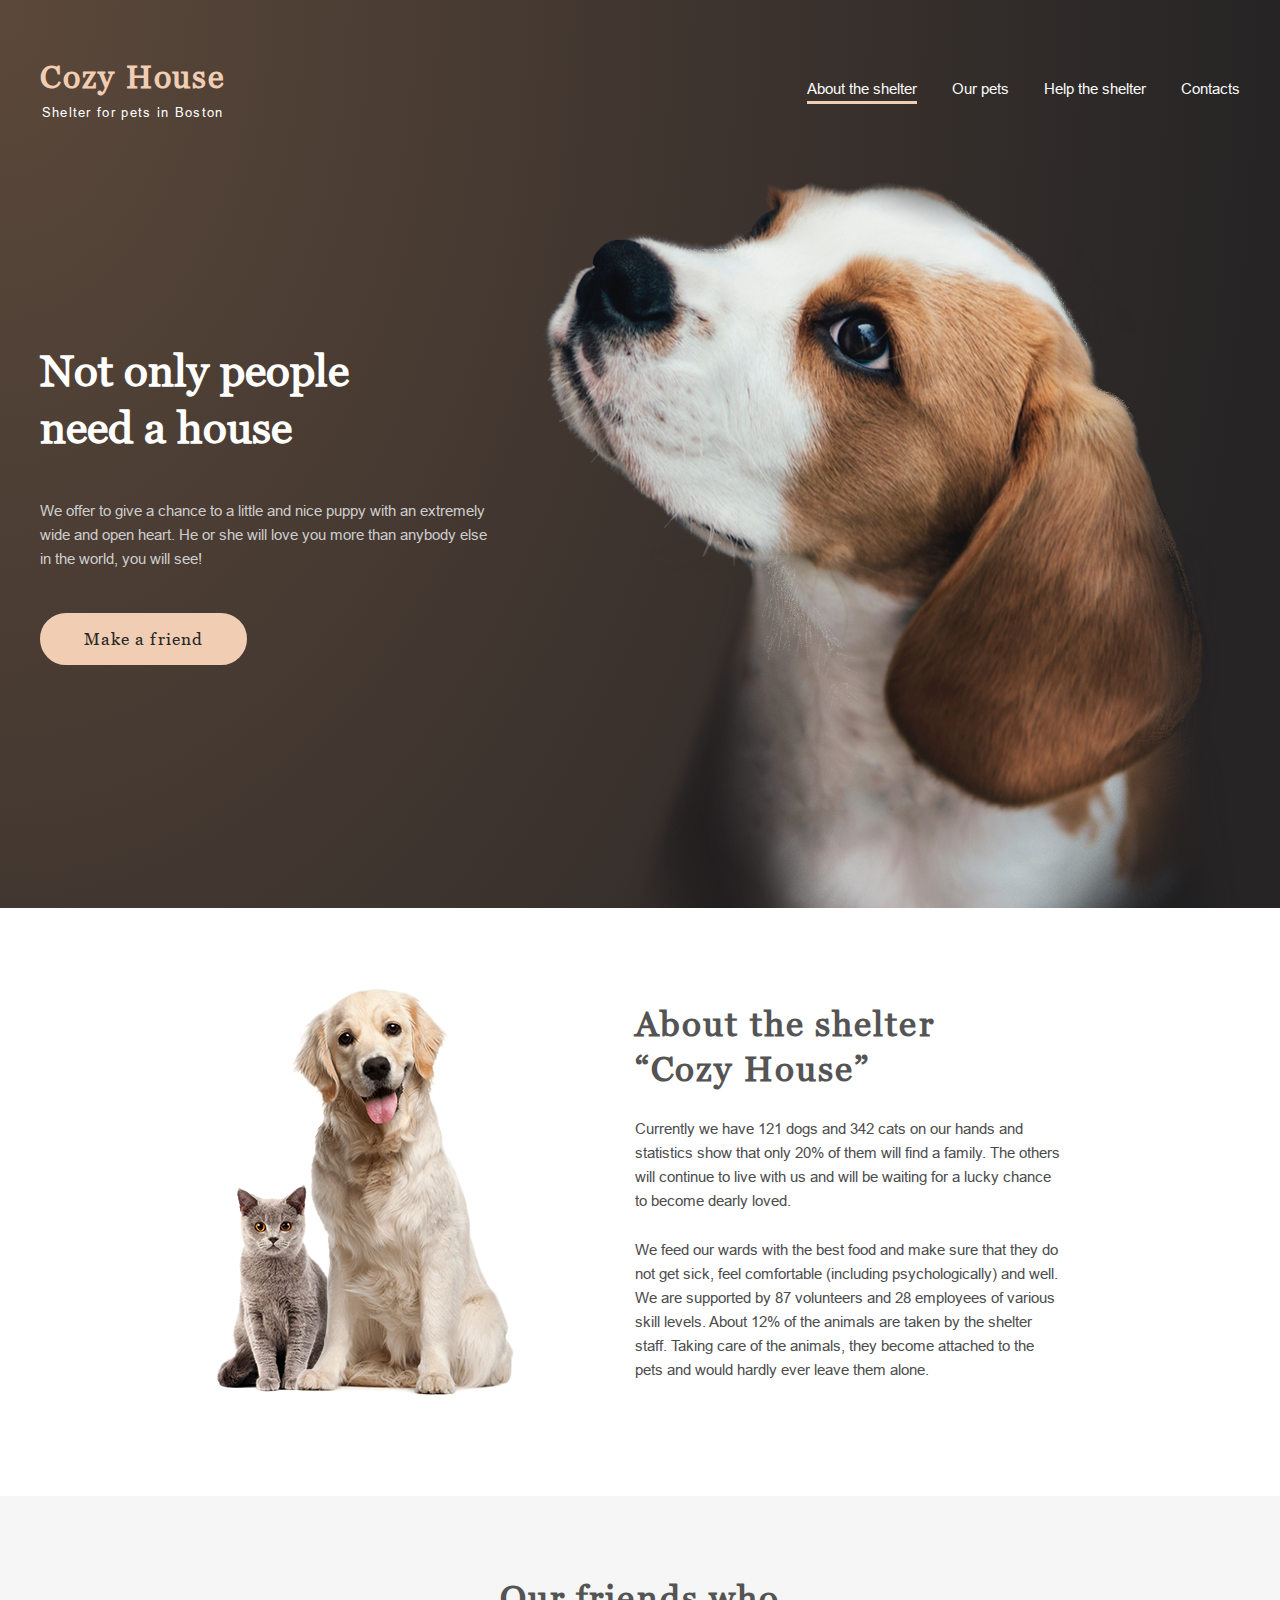
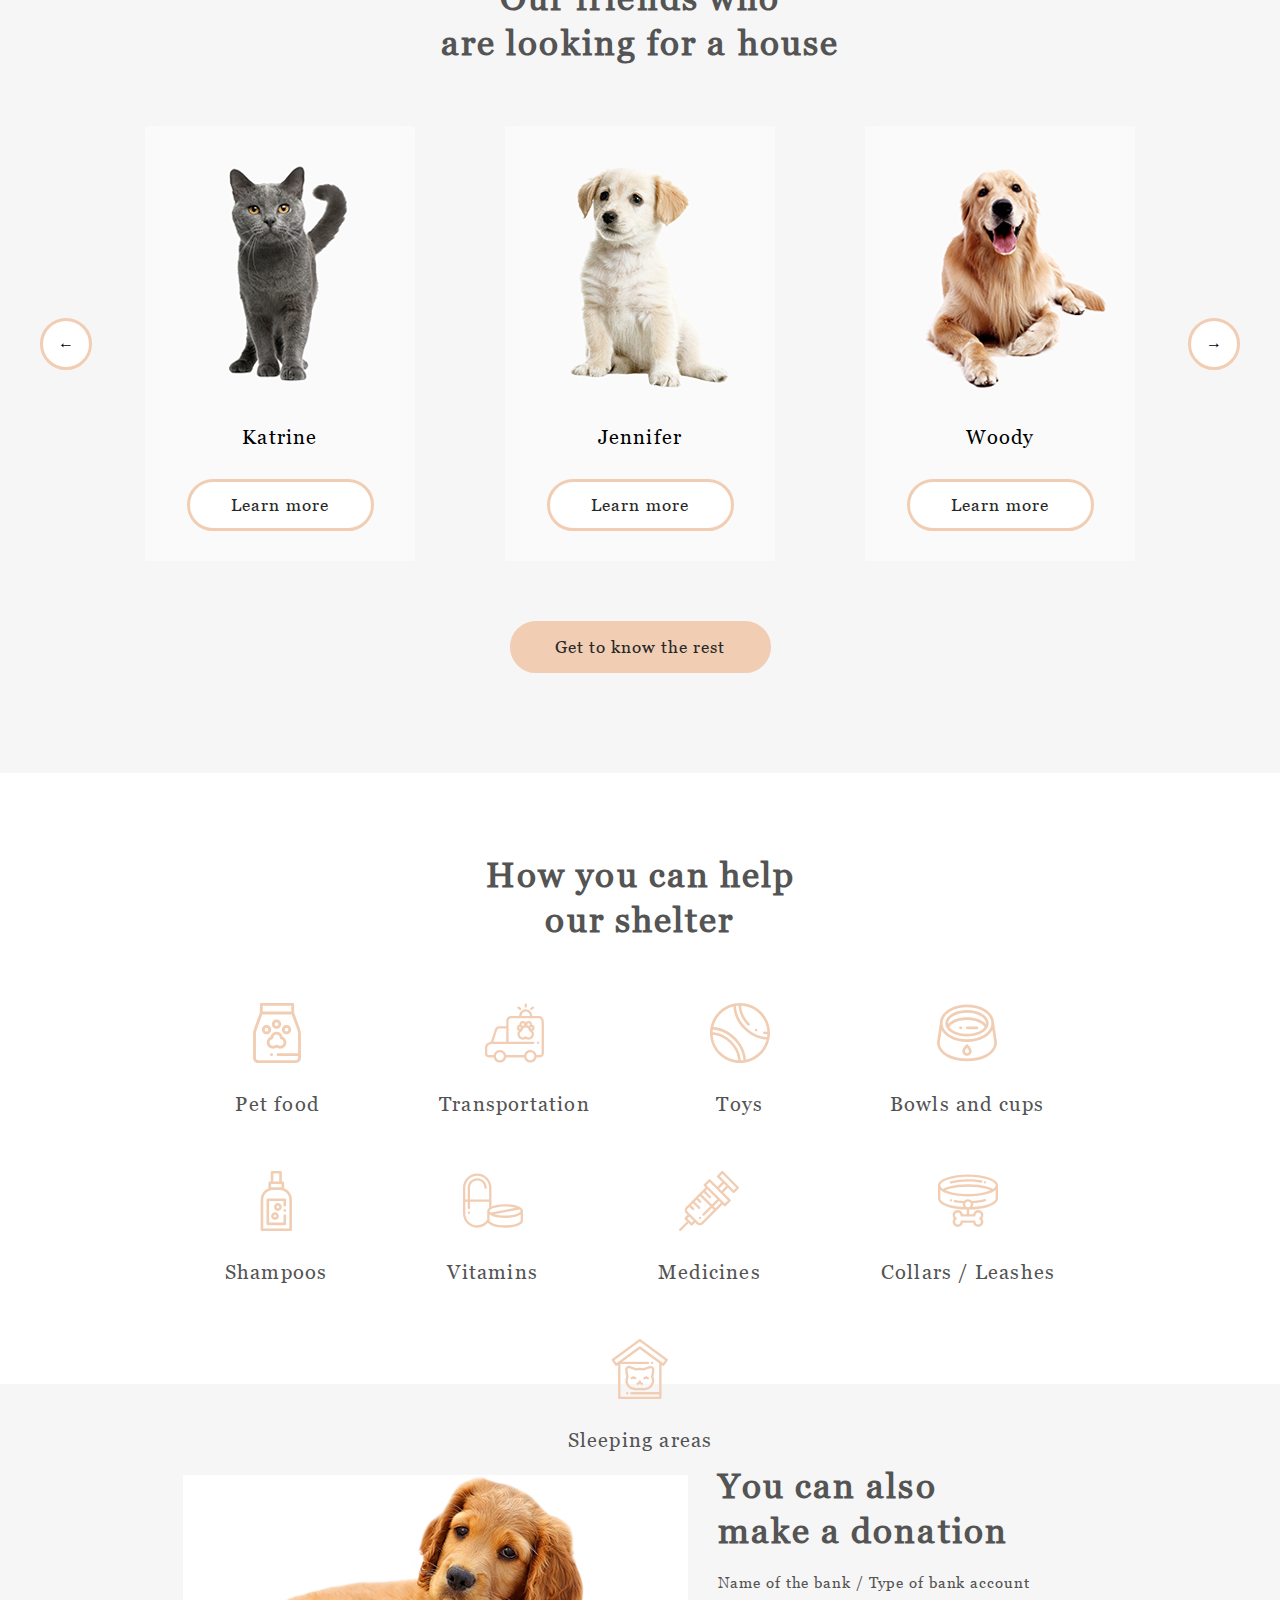
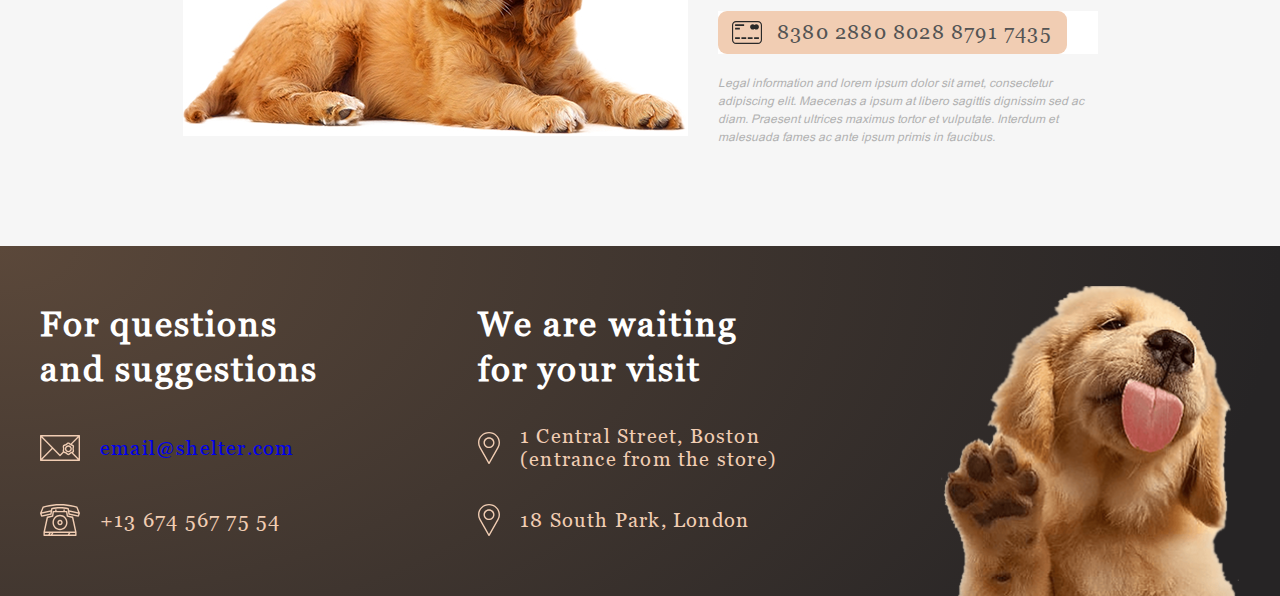
==== pages/index.html @ 1a375b4c "shelter" ====
<!DOCTYPE html>
<html lang="en">

<head>
    <meta charset="UTF-8">
    <meta http-equiv="X-UA-Compatible" content="IE=edge">
    <meta name="viewport" content="width=device-width, initial-scale=1.0">
    <title>Shelter</title>
    <link rel="stylesheet" href="../styles/css/normalize.css">
    <link rel="stylesheet" href="../styles/css/main.css">
</head>

<body>
    <header class="header container">
        <div class="header__content">
            <div class="logo">
                <h1 class="logo__title">Cozy House</h1>
                <p class="logo__subtitle">Shelter for pets in Boston</p>
            </div>
            <nav class="menu">
                <ul class="menu__list">
                    <li class="menu__list-item menu__list-item--active">
                        <a class="menu__link">About the shelter</a>
                    </li>
                    <li class="menu__list-item">
                        <a class="menu__link" href="./pets.html">Our pets</a>
                    </li>
                    <li class="menu__list-item">
                        <a class="menu__link" href="#help">Help the shelter</a>
                    </li>
                    <li class="menu__list-item">
                        <a class="menu__link" href="#footer">Contacts</a>
                    </li>
                </ul>
            </nav>
        </div>
    </header>
    <main class="main container">
        <section class="start-screen">
            <div class="start-screen__inner">
                <div class="start-screen__content">
                    <h2 class="start-screen__title">Not only people need a house</h2>
                    <p class="start-screen__description">
                        We offer to give a chance to a little and nice puppy with an extremely wide and open heart.
                        He or she will love you more than anybody else in the world, you will see!
                    </p>
                    <button class="button start-screen__button" onclick="window.location.href='#pets'">Make a
                        friend</button>
                </div>
            </div>
        </section>
        <section class="about">
            <div class="about__inner">
                <img class="about__img" alt="decor-img" src="../assets/images/about-pets.png" aria-hidden="true">
                <div class="about__content">
                    <h3 class="title about__title">About the shelter “Cozy House”</h3>
                    <p class="about__info">
                        Currently we have 121 dogs and 342 cats on our hands and statistics show that only 20%
                        of them will
                        find
                        a family.
                        The others will continue to live with us and will be waiting for a lucky chance to
                        become dearly
                        loved.
                    </p>
                    <p class="about__info">
                        We feed our wards with the best food and make sure that they do not get sick, feel
                        comfortable
                        (including psychologically)
                        and well. We are supported by 87 volunteers and 28 employees of various skill levels.
                        About 12% of
                        the
                        animals are taken by the shelter staff. Taking care of the animals, they become attached
                        to the pets
                        and
                        would hardly ever leave them alone.
                    </p>
                </div>
            </div>
        </section>
        <section class="pets" id="pets">
            <div class="pets__content">
                <h3 class="title pets__title">Our friends who are&nbsp;looking&nbsp;for a house</h3>
                <div class="slider">
                    <button class="pets__button-arrow pets__button-arrow--active">&#8592;</button>
                    <div class="pets__items-wrapper">
                        <div class="card">
                            <img class="card__img" src="../assets/images/pets-katrine.png" alt="dog named Katrine">
                            <p class="card__name">Katrine</p>
                            <button class="button card__button">Learn more</button>
                        </div>
                        <div class="card">
                            <img class="card__img" src="../assets/images/pets-jennifer.png" alt="dog named Jennifer">
                            <p class="card__name">Jennifer</p>
                            <button class="button card__button">Learn more</button>
                        </div>
                        <div class="card">
                            <img class="card__img" src="../assets/images/pets-woody.png" alt="dog named Woody">
                            <p class="card__name">Woody</p>
                            <button class="button card__button">Learn more</button>
                        </div>
                    </div>
                    <button class="pets__button-arrow pets__button-arrow--active">&#8594;</button>
                </div>
                <button class="button pets__button" onclick="window.location.href='./pets.html'">Get to know the
                    rest</button>
            </div>
        </section>
        <section class="help" id="help">
            <div class="help__content">
                <h3 class="title help__title">How&nbsp;you&nbsp;can&nbsp;help our shelter</h3>
                <div class="help__items-wrapper">
                    <div class="help__item">
                        <svg class="help__svg-image">
                            <use xlink:href="../assets/svg/sprite.svg#pet-food"></use>
                        </svg>
                        <p class="help__item-caption">Pet food</p>
                    </div>
                    <div class="help__item">
                        <svg class="help__svg-image">
                            <use xlink:href="../assets/svg/sprite.svg#transportation"></use>
                        </svg>
                        <p class="help__item-caption">Transportation</p>
                    </div>
                    <div class="help__item">
                        <svg class="help__svg-image">
                            <use xlink:href="../assets/svg/sprite.svg#toys"></use>
                        </svg>
                        <p class="help__item-caption">Toys</p>
                    </div>
                    <div class="help__item">
                        <svg class="help__svg-image">
                            <use xlink:href="../assets/svg/sprite.svg#bowls-and-cups"></use>
                        </svg>
                        <p class="help__item-caption">Bowls and cups</p>
                    </div>
                    <div class="help__item">
                        <svg class="help__svg-image">
                            <use xlink:href="../assets/svg/sprite.svg#shampoos"></use>
                        </svg>
                        <p class="help__item-caption">Shampoos</p>
                    </div>
                    <div class="help__item">
                        <svg class="help__svg-image">
                            <use xlink:href="../assets/svg/sprite.svg#vitamins"></use>
                        </svg>
                        <p class="help__item-caption">Vitamins</p>
                    </div>
                    <div class="help__item">
                        <svg class="help__svg-image">
                            <use xlink:href="../assets/svg/sprite.svg#medicines"></use>
                        </svg>
                        <p class="help__item-caption">Medicines</p>
                    </div>
                    <div class="help__item">
                        <svg class="help__svg-image">
                            <use xlink:href="../assets/svg/sprite.svg#collars-or-leashes"></use>
                        </svg>
                        <p class="help__item-caption">Collars / Leashes</p>
                    </div>
                    <div class="help__item">
                        <svg class="help__svg-image">
                            <use xlink:href="../assets/svg/sprite.svg#sleeping-area"></use>
                        </svg>
                        <p class="help__item-caption">Sleeping areas</p>
                    </div>
                </div>
            </div>
        </section>
        <section class="donation">
            <div class="donation__inner">
                <img class="donation__img" alt="decor-img" src="../assets/images/donation-dog.jpg" aria-hidden="true">
                <div class="donation__content">
                    <h3 class="title donation__title">You can also make a donation</h3>
                    <p class="donation__subtitle">Name of the bank / Type of bank account</p>
                    <button class="credit-card">
                        <a class="credit-card__link">
                            <svg class="credit-card__icon">
                                <use xlink:href="../assets/svg/sprite.svg#credit-card"></use>
                            </svg>
                            <p class="credit-card__card-number">8380&nbsp;2880&nbsp;8028&nbsp;8791&nbsp;7435</p>
                        </a>
                    </button>
                    <p class="donation__info">
                        Legal information and lorem ipsum dolor sit amet, consectetur adipiscing elit.
                        Maecenas a ipsum at libero sagittis dignissim sed ac diam.
                        Praesent ultrices maximus tortor et vulputate. Interdum et malesuada fames ac ante ipsum primis
                        in faucibus.
                    </p>
                </div>
            </div>
        </section>
    </main>
    <footer class="footer container" id="footer">
        <div class="footer__content">
            <div class="footer__contacts">
                <h3 class="footer__title">For questions and&nbsp;suggestions</h3>
                <a class="footer__mail-link" href="mailto:mail@shelter.com">
                    <svg class="footer__mail-icon">
                        <use xlink:href="../assets/svg/sprite.svg#mail"></use>
                    </svg>
                    <p class="footer__mail">email@shelter.com</p>
                </a>
                <a class="footer__phone-link">
                    <svg class="footer__phone-icon">
                        <use xlink:href="../assets/svg/sprite.svg#phone"></use>
                    </svg>
                    <p class="footer__phone">+13&nbsp;674&nbsp;567&nbsp;75&nbsp;54</p>
                </a>
            </div>
            <div class="footer__locations">
                <h3 class="footer__title">We are waiting for your visit</h3>
                <a class="footer__boston-location">
                    <svg class="footer__boston-icon">
                        <use xlink:href="../assets/svg/sprite.svg#pin"></use>
                    </svg>
                    <p class="footer__boston-street">1 Central Street, Boston (entrance from the store)</p>
                </a>
                <a class="footer__london-location">
                    <svg class="footer__london-icon">
                        <use xlink:href="../assets/svg/sprite.svg#pin"></use>
                    </svg>
                    <p class="footer__london-street">18 South Park, London</p>
                </a>
            </div>
        </div>
    </footer>
</body>

</html>
---- styles/css/main.css ----
@font-face {
  font-family: "Georgia";
  src: url("../../assets/fonts/Georgia.eot");
  src: url("../../assets/fonts/Georgia.eot?#iefix") format("embedded-opentype"), url("../../assets/fonts/Georgia.woff2") format("woff2"), url("../../assets/fonts/Georgia.woff") format("woff"), url("../../assets/fonts/Georgia.ttf") format("truetype");
  font-style: "normal";
  font-weight: normal;
  font-display: swap;
}
@font-face {
  font-family: "Arial";
  src: url("../../assets/fonts/Arial-ItalicMT.eot");
  src: url("../../assets/fonts/Arial-ItalicMT.eot?#iefix") format("embedded-opentype"), url("../../assets/fonts/Arial-ItalicMT.woff2") format("woff2"), url("../../assets/fonts/Arial-ItalicMT.woff") format("woff"), url("../../assets/fonts/Arial-ItalicMT.ttf") format("truetype");
  font-style: "italic";
  font-weight: normal;
  font-display: swap;
}
@font-face {
  font-family: "Arial";
  src: url("../../assets/fonts/ArialMT.eot");
  src: url("../../assets/fonts/ArialMT.eot?#iefix") format("embedded-opentype"), url("../../assets/fonts/ArialMT.woff2") format("woff2"), url("../../assets/fonts/ArialMT.woff") format("woff"), url("../../assets/fonts/ArialMT.ttf") format("truetype");
  font-style: "normal";
  font-weight: normal;
  font-display: swap;
}
html {
  box-sizing: border-box;
  scroll-behavior: smooth;
}

*,
*::after,
*::before {
  box-sizing: inherit;
}

h1,
h2,
h3,
p {
  margin: 0;
}

a,
a:hover,
a:active,
a:visited,
a:focus {
  text-decoration: none;
  cursor: pointer;
}

.logo,
button,
.card {
  cursor: pointer;
}

ul {
  list-style-type: none;
  margin: 0;
  padding: 0;
}

button {
  display: block;
  padding: 0px;
  background-color: #fff;
}

body {
  position: relative;
}

.container {
  max-width: 1280px;
  margin: 0 auto;
}

section, header, footer {
  padding-left: 40px;
  padding-right: 40px;
}

.is-hidden {
  display: none;
}

img, a {
  display: block;
}

.logo__title {
  font-family: "Georgia";
  font-size: 32px;
  line-height: 35px;
  letter-spacing: 0.06em;
  color: #F1CDB3;
}

.logo__subtitle {
  font-family: "Arial";
  font-size: 13px;
  line-height: 15px;
  letter-spacing: 0.1em;
  text-align: center;
  color: #FFFFFF;
}

.menu__link {
  font-family: "Arial";
  font-size: 15px;
  line-height: 24px;
  color: #FAFAFA;
}

.start-screen__title {
  font-family: "Georgia";
  font-size: 44px;
  line-height: 57px;
  color: #FFFFFF;
}

.start-screen__description {
  font-family: "Arial";
  font-size: 15px;
  line-height: 24px;
  color: #CDCDCD;
}

.button {
  font-family: "Georgia";
  font-size: 17px;
  line-height: 22px;
  color: #292929;
  letter-spacing: 0.06em;
}

.title {
  font-family: "Georgia";
  font-size: 35px;
  line-height: 45px;
  letter-spacing: 0.06em;
  color: #545454;
}

.about__info {
  font-family: "Arial";
  font-size: 15px;
  line-height: 24px;
  color: #4C4C4C;
}

.pets__title,
.help__title {
  text-align: center;
}

.card__name {
  font-family: "Georgia";
  font-size: 20px;
  line-height: 23px;
  text-align: center;
  letter-spacing: 0.06em;
}

.help__item-caption {
  font-family: "Georgia";
  font-size: 20px;
  line-height: 23px;
  letter-spacing: 0.06em;
  color: #545454;
}

.donation__subtitle {
  font-family: "Georgia";
  font-size: 15px;
  line-height: 17px;
  letter-spacing: 0.06em;
  color: #545454;
}

.credit-card__card-number {
  font-family: "Georgia";
  font-size: 20px;
  line-height: 23px;
  letter-spacing: 0.06em;
  color: #545454;
}

.donation__info {
  font-family: "Arial";
  font-style: italic;
  font-size: 12px;
  line-height: 18px;
  color: #B2B2B2;
}

.footer__content {
  font-family: "Georgia";
  font-size: 20px;
  line-height: 23px;
  letter-spacing: 0.06em;
  color: #F1CDB3;
}

.footer__title {
  font-family: "Georgia";
  font-size: 35px;
  line-height: 45px;
  letter-spacing: 0.06em;
  color: #FFFFFF;
}

.start-screen__button {
  background-color: #F1CDB3;
  margin-top: 42px;
  width: 207px;
  transition: 0.5s;
}
.start-screen__button:hover {
  background-color: #FDDCC4;
  border-color: #FDDCC4;
}

/* add button primary & secondary*/
.button {
  height: 52px;
  border-radius: 180px;
  border: 3px solid #F1CDB3;
}

.card__button {
  width: 187px;
  margin-bottom: 30px;
  transition: 0.5s;
}

.credit-card {
  cursor: pointer;
  border: 0px;
}
.credit-card__link {
  display: flex;
  align-items: center;
  justify-content: center;
  gap: 15px;
  height: 43px;
  width: 349px;
  border-radius: 9px;
  background-color: #F1CDB3;
  transition: 0.5s;
}
.credit-card__link:hover {
  background-color: #FDDCC4;
}
.credit-card__icon {
  width: 30px;
  height: 23px;
}
.credit-card__card-number {
  height: 23px;
}

.pets__button {
  background-color: #F1CDB3;
  width: 261px;
  transition: 0.5s;
}
.pets__button:hover {
  background-color: #FDDCC4;
  border-color: #FDDCC4;
}

.pets__button-arrow,
.pets__page {
  width: 52px;
  height: 52px;
  border-radius: 100px;
  border: 3px solid #F1CDB3;
}

.pets__button-arrow {
  transition: 0.5s;
}
.pets__button-arrow--active:hover {
  border-color: #FDDCC4;
  background-color: #FDDCC4;
}
.pets__button-arrow--inactive {
  border: 3px solid #CDCDCD;
  color: #CDCDCD;
  cursor: default;
}

.pets__page {
  cursor: default;
  background-color: #F1CDB3;
}

.footer, .start-screen {
  background: radial-gradient(100% 215.42% at 0% 0%, #5b483a 0%, #262425 100%);
}

.header {
  position: absolute;
  left: 0;
  right: 0;
  margin: 0 auto;
  padding-top: 60px;
}
.header__content {
  display: flex;
  justify-content: space-between;
  align-items: center;
  width: 100%;
  height: 60px;
}
.header .menu__list {
  display: flex;
  gap: 35px;
}
.header .menu__list-item--active:after {
  content: "";
  display: block;
  width: 100%;
  height: 3px;
  background-color: #F1CDB3;
}
.header .logo {
  height: 100%;
}
.header .logo__subtitle {
  margin-top: 10px;
}

.start-screen {
  height: 908px;
}
.start-screen__inner {
  height: 100%;
  padding-top: 180px;
  background-image: url(../../assets/images/start-screen-puppy.png);
  background-repeat: no-repeat;
  background-position: right bottom;
}
.start-screen__content {
  width: 460px;
  height: 322px;
  margin-top: 163px;
}
.start-screen__title {
  width: 310px;
  margin-bottom: 42px;
}

.about {
  height: 588px;
  padding-top: 80px;
  padding-bottom: 100px;
}
.about__inner {
  display: flex;
  justify-content: center;
  align-items: center;
  gap: 120px;
}
.about__content {
  width: 430px;
  height: 380px;
}
.about__title {
  width: 370px;
  margin-bottom: 25px;
}
.about__info:first-of-type {
  margin-bottom: 25px;
}

.pets {
  height: 877px;
  padding-top: 80px;
  padding-bottom: 100px;
  background-color: #F6F6F6;
}
.pets__content {
  display: flex;
  flex-direction: column;
  justify-content: center;
  align-items: center;
  gap: 60px;
}
.pets__content .slider {
  width: 100%;
  display: flex;
  justify-content: space-between;
  align-items: center;
}
.pets__title {
  width: 400px;
}
.pets__items-wrapper {
  display: flex;
  gap: 90px;
}
.pets .card {
  display: flex;
  flex-direction: column;
  align-items: center;
  gap: 30px;
  transition: 0.5s;
  background-color: #FAFAFA;
}
.pets .card:hover {
  background-color: #FFFFFF;
}
.pets .card:hover .card__button {
  background-color: #FDDCC4;
  border-color: #FDDCC4;
}

.help {
  height: 611px;
  padding-top: 80px;
  padding-bottom: 100px;
}
.help__content {
  height: 100%;
  display: flex;
  flex-direction: column;
  align-items: center;
  justify-content: space-between;
}
.help__title {
  width: 308px;
}
.help__items-wrapper {
  display: flex;
  flex-wrap: wrap;
  justify-content: center;
  column-gap: 120px;
  row-gap: 55px;
  height: 281px;
  width: 1030px;
}
.help__item {
  display: flex;
  flex-direction: column;
  align-items: center;
  justify-content: space-between;
  height: 113px;
}
.help__svg-image {
  width: 60px;
  height: 60px;
}

.donation {
  height: 462px;
  padding-top: 80px;
  padding-bottom: 100px;
  background-color: #F6F6F6;
}
.donation__inner {
  width: 915px;
  height: 100%;
  margin: 0 auto;
  display: flex;
  align-items: center;
  gap: 30px;
}
.donation__content {
  height: 100%;
  display: flex;
  flex-direction: column;
  gap: 20px;
}
.donation__title {
  width: 300px;
}

.footer {
  height: 350px;
  padding-top: 40px;
}
.footer__content {
  display: flex;
  justify-content: start;
  gap: 160px;
  height: 100%;
  padding-top: 16px;
  background-image: url(../../assets/images/footer-puppy.png);
  background-repeat: no-repeat;
  background-position: right bottom;
}
.footer__contacts {
  display: flex;
  flex-direction: column;
  gap: 40px;
  width: 278px;
}
.footer__contacts svg {
  width: 40px;
  height: 32px;
}
.footer__locations {
  display: flex;
  flex-direction: column;
  gap: 33px;
  width: 302px;
}
.footer__locations svg {
  width: 22px;
  height: 32px;
}
.footer__phone-link, .footer__mail-link, .footer__boston-location, .footer__london-location {
  display: flex;
  align-items: center;
  justify-content: space-between;
}
.footer__boston-street, .footer__london-street {
  width: 260px;
}
.footer__mail-link {
  width: 251px;
}
.footer__mail {
  width: 191px;
}
.footer__phone-link {
  width: 239px;
}
.footer__phone {
  width: 179px;
}

/*# sourceMappingURL=main.css.map */
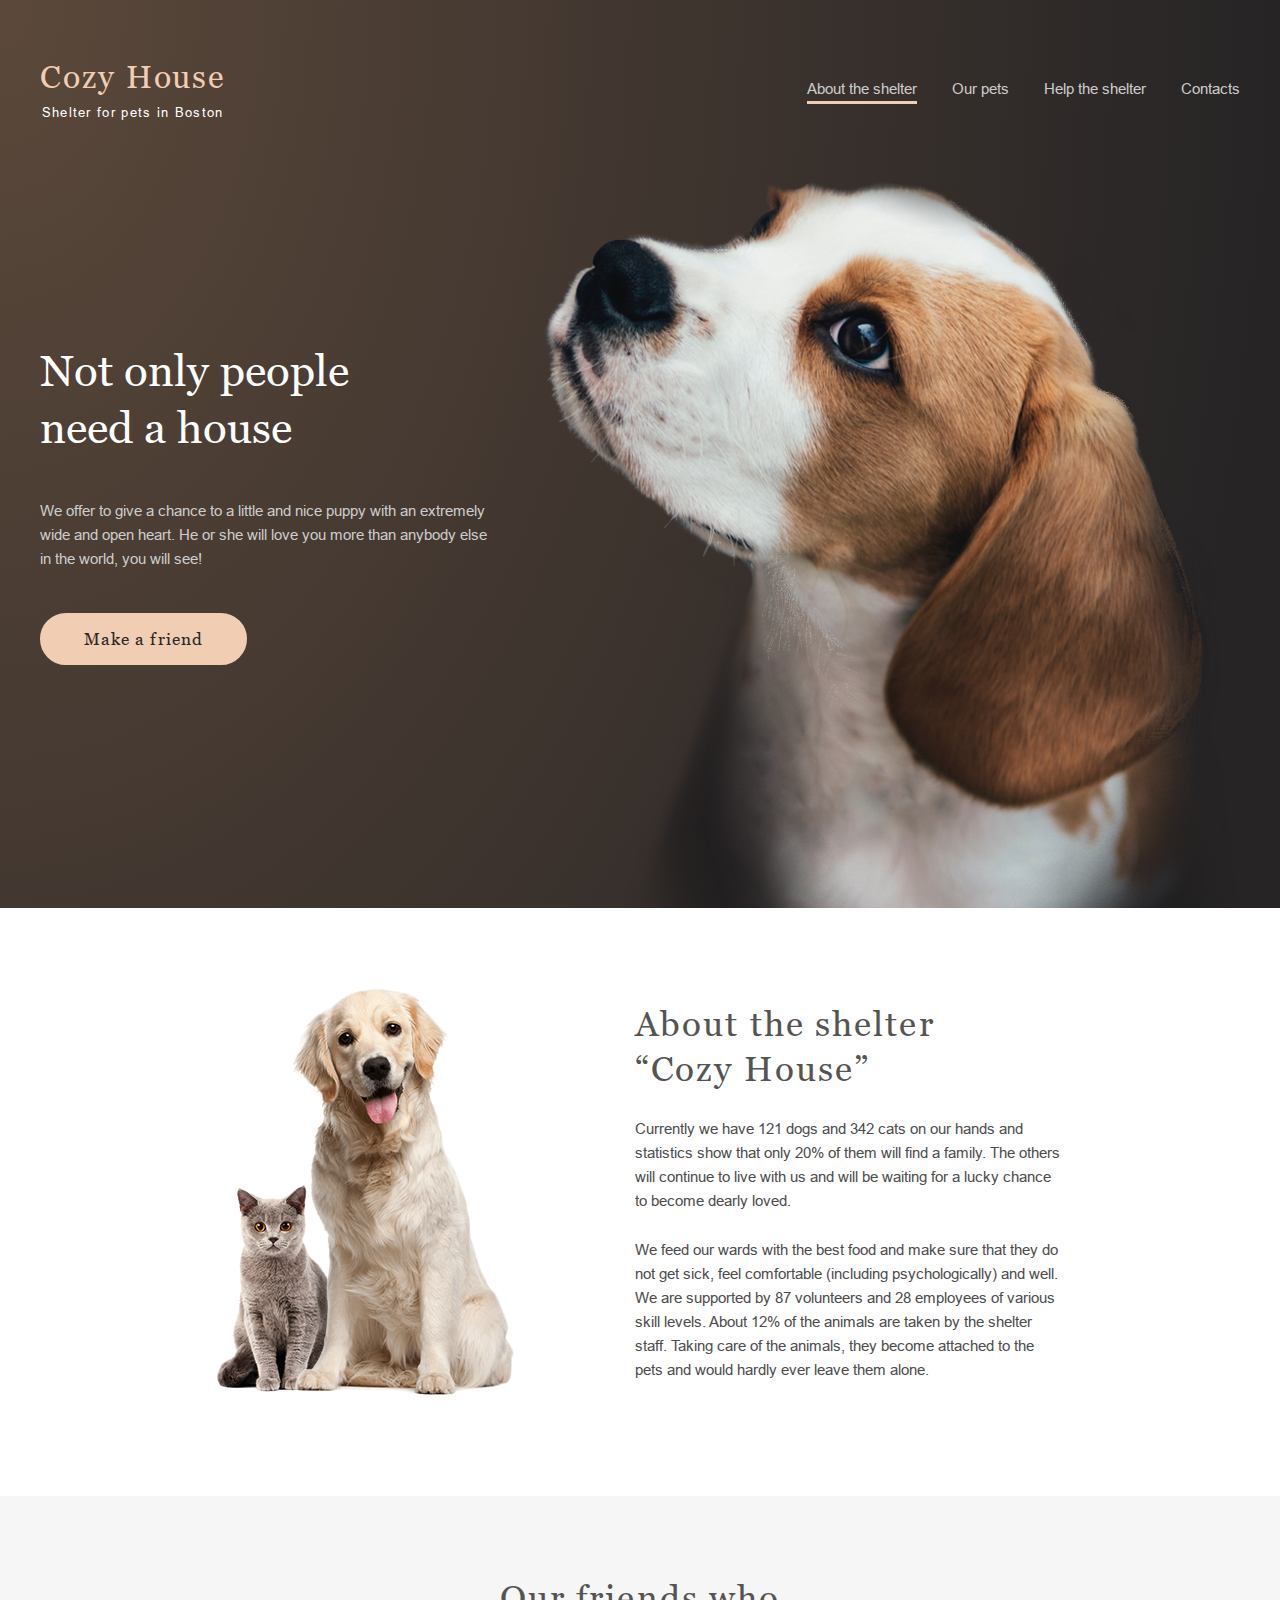
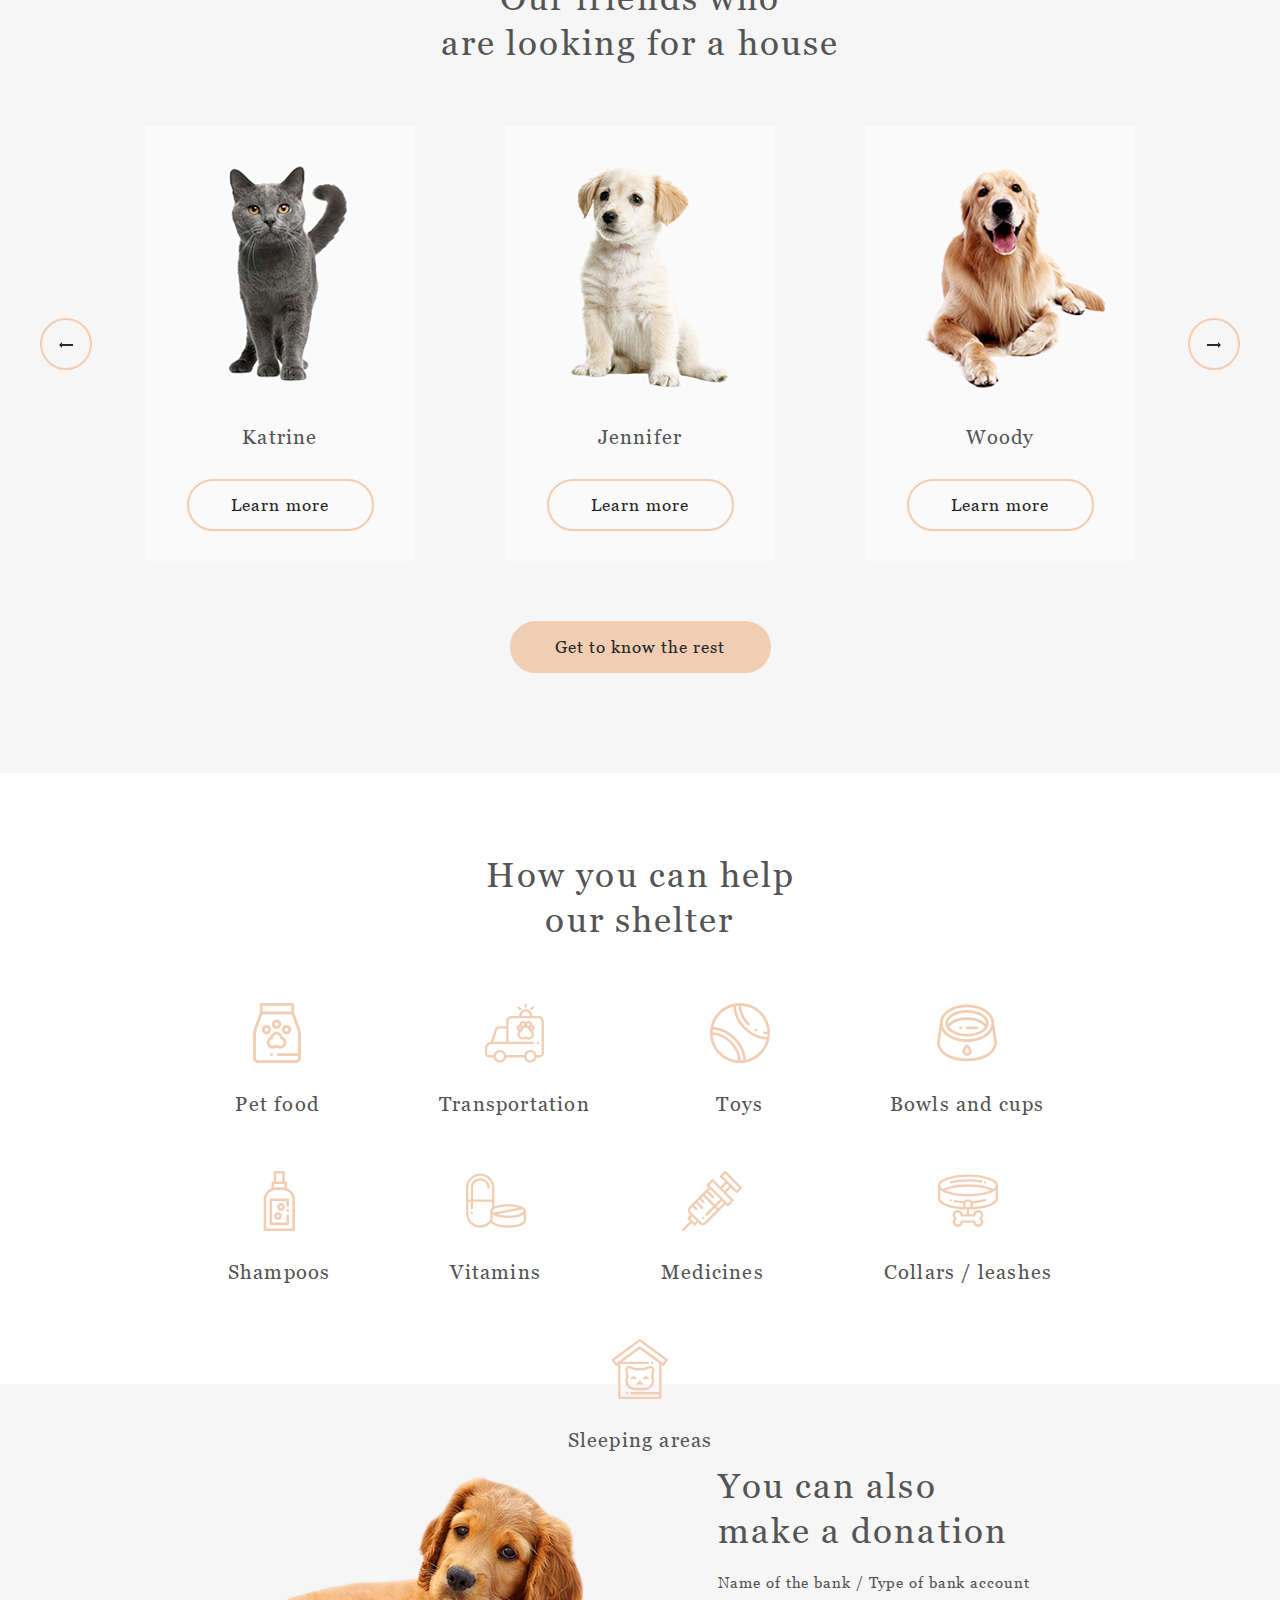
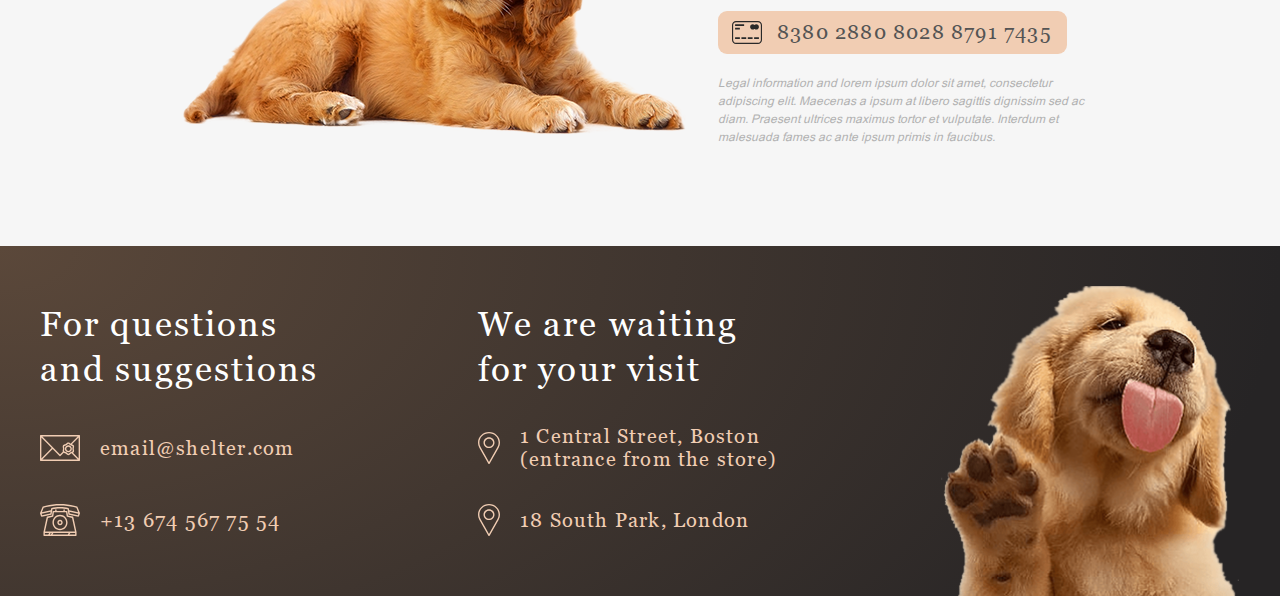
==== commit 0e80cb37: "shelter adaptive" ====
--- a/pages/index.html
+++ b/pages/index.html
@@ -82,7 +82,11 @@
             <div class="pets__content">
                 <h3 class="title pets__title">Our friends who are&nbsp;looking&nbsp;for a house</h3>
                 <div class="slider">
-                    <button class="pets__button-arrow pets__button-arrow--active">&#8592;</button>
+                    <button class="pets__button-arrow pets__button-arrow--active">
+                        <svg class="pets__icon-arrow">
+                            <use xlink:href="../assets/svg/sprite.svg#Arrow-left"></use>
+                        </svg>
+                    </button>
                     <div class="pets__items-wrapper">
                         <div class="card">
                             <img class="card__img" src="../assets/images/pets-katrine.png" alt="dog named Katrine">
@@ -100,7 +104,11 @@
                             <button class="button card__button">Learn more</button>
                         </div>
                     </div>
-                    <button class="pets__button-arrow pets__button-arrow--active">&#8594;</button>
+                    <button class="pets__button-arrow pets__button-arrow--active">
+                        <svg class="pets__icon-arrow">
+                            <use xlink:href="../assets/svg/sprite.svg#Arrow-right"></use>
+                        </svg>
+                    </button>
                 </div>
                 <button class="button pets__button" onclick="window.location.href='./pets.html'">Get to know the
                     rest</button>
@@ -156,7 +164,7 @@
                         <svg class="help__svg-image">
                             <use xlink:href="../assets/svg/sprite.svg#collars-or-leashes"></use>
                         </svg>
-                        <p class="help__item-caption">Collars / Leashes</p>
+                        <p class="help__item-caption">Collars / leashes</p>
                     </div>
                     <div class="help__item">
                         <svg class="help__svg-image">
@@ -169,18 +177,18 @@
         </section>
         <section class="donation">
             <div class="donation__inner">
-                <img class="donation__img" alt="decor-img" src="../assets/images/donation-dog.jpg" aria-hidden="true">
+                <img class="donation__img" alt="decor-img" src="../assets/images/donation-dog.png" aria-hidden="true">
                 <div class="donation__content">
                     <h3 class="title donation__title">You can also make a donation</h3>
                     <p class="donation__subtitle">Name of the bank / Type of bank account</p>
-                    <button class="credit-card">
-                        <a class="credit-card__link">
+                    <div class="credit-card">
+                        <a class="credit-card__link" href="#!">
                             <svg class="credit-card__icon">
                                 <use xlink:href="../assets/svg/sprite.svg#credit-card"></use>
                             </svg>
-                            <p class="credit-card__card-number">8380&nbsp;2880&nbsp;8028&nbsp;8791&nbsp;7435</p>
+                            <span class="credit-card__card-number">8380&nbsp;2880&nbsp;8028&nbsp;8791&nbsp;7435</span>
                         </a>
-                    </button>
+                    </div>
                     <p class="donation__info">
                         Legal information and lorem ipsum dolor sit amet, consectetur adipiscing elit.
                         Maecenas a ipsum at libero sagittis dignissim sed ac diam.
@@ -201,7 +209,7 @@
                     </svg>
                     <p class="footer__mail">email@shelter.com</p>
                 </a>
-                <a class="footer__phone-link">
+                <a class="footer__phone-link" href="tel:+79001111111">
                     <svg class="footer__phone-icon">
                         <use xlink:href="../assets/svg/sprite.svg#phone"></use>
                     </svg>
@@ -210,13 +218,13 @@
             </div>
             <div class="footer__locations">
                 <h3 class="footer__title">We are waiting for your visit</h3>
-                <a class="footer__boston-location">
+                <a class="footer__boston-location" href="https://goo.gl/maps/zBg6fj6Rf8C8sUMa7" target="_blank">
                     <svg class="footer__boston-icon">
                         <use xlink:href="../assets/svg/sprite.svg#pin"></use>
                     </svg>
                     <p class="footer__boston-street">1 Central Street, Boston (entrance from the store)</p>
                 </a>
-                <a class="footer__london-location">
+                <a class="footer__london-location" href="https://goo.gl/maps/F5T4DatksUWieUBa7" target="_blank">
                     <svg class="footer__london-icon">
                         <use xlink:href="../assets/svg/sprite.svg#pin"></use>
                     </svg>
--- a/styles/css/main.css
+++ b/styles/css/main.css
@@ -1,3 +1,100 @@
+.start-screen, .footer {
+  background: radial-gradient(100% 215.42% at 0% 0%, #5b483a 0%, #262425 100%);
+}
+
+.card__name, .help__item-caption, .credit-card__card-number, .footer__content {
+  font-family: "Georgia";
+  font-size: 20px;
+  line-height: 23px;
+  letter-spacing: 0.06em;
+}
+
+.title, .footer__title {
+  font-family: "Georgia";
+  font-size: 35px;
+  line-height: 45px;
+  letter-spacing: 0.06em;
+}
+
+.menu__link, .start-screen__description, .about__info {
+  font-family: "Arial";
+  font-size: 15px;
+  line-height: 24px;
+}
+
+html {
+  box-sizing: border-box;
+  scroll-behavior: smooth;
+}
+
+*,
+*::after,
+*::before {
+  box-sizing: inherit;
+}
+
+h1,
+h2,
+h3,
+p {
+  margin: 0;
+}
+
+a,
+a:hover,
+a:active,
+a:visited,
+a:focus {
+  text-decoration: none;
+  cursor: pointer;
+}
+
+.logo,
+button,
+.card {
+  cursor: pointer;
+}
+
+ul {
+  list-style-type: none;
+  margin: 0;
+  padding: 0;
+}
+
+button {
+  display: block;
+  padding: 0px;
+  background-color: #fff;
+}
+
+body {
+  position: relative;
+}
+
+.container {
+  max-width: 1280px;
+  margin: 0 auto;
+}
+
+section, header, footer {
+  padding-left: 40px;
+  padding-right: 40px;
+}
+@media (max-width: 1279px) {
+  section, header, footer {
+    padding-left: 30px;
+    padding-right: 30px;
+  }
+}
+
+.is-hidden {
+  display: none;
+}
+
+img, a, span {
+  display: block;
+}
+
 @font-face {
   font-family: "Georgia";
   src: url("../../assets/fonts/Georgia.eot");
@@ -22,71 +119,10 @@
   font-weight: normal;
   font-display: swap;
 }
-html {
-  box-sizing: border-box;
-  scroll-behavior: smooth;
-}
-
-*,
-*::after,
-*::before {
-  box-sizing: inherit;
-}
-
 h1,
 h2,
-h3,
-p {
-  margin: 0;
-}
-
-a,
-a:hover,
-a:active,
-a:visited,
-a:focus {
-  text-decoration: none;
-  cursor: pointer;
-}
-
-.logo,
-button,
-.card {
-  cursor: pointer;
-}
-
-ul {
-  list-style-type: none;
-  margin: 0;
-  padding: 0;
-}
-
-button {
-  display: block;
-  padding: 0px;
-  background-color: #fff;
-}
-
-body {
-  position: relative;
-}
-
-.container {
-  max-width: 1280px;
-  margin: 0 auto;
-}
-
-section, header, footer {
-  padding-left: 40px;
-  padding-right: 40px;
-}
-
-.is-hidden {
-  display: none;
-}
-
-img, a {
-  display: block;
+h3 {
+  font-weight: 400;
 }
 
 .logo__title {
@@ -107,9 +143,10 @@
 }
 
 .menu__link {
-  font-family: "Arial";
-  font-size: 15px;
-  line-height: 24px;
+  color: #CDCDCD;
+}
+.menu__link:hover {
+  transition: 0.5s;
   color: #FAFAFA;
 }
 
@@ -121,9 +158,6 @@
 }
 
 .start-screen__description {
-  font-family: "Arial";
-  font-size: 15px;
-  line-height: 24px;
   color: #CDCDCD;
 }
 
@@ -136,17 +170,10 @@
 }
 
 .title {
-  font-family: "Georgia";
-  font-size: 35px;
-  line-height: 45px;
-  letter-spacing: 0.06em;
   color: #545454;
 }
 
 .about__info {
-  font-family: "Arial";
-  font-size: 15px;
-  line-height: 24px;
   color: #4C4C4C;
 }
 
@@ -156,18 +183,11 @@
 }
 
 .card__name {
-  font-family: "Georgia";
-  font-size: 20px;
-  line-height: 23px;
   text-align: center;
-  letter-spacing: 0.06em;
+  color: #545454;
 }
 
 .help__item-caption {
-  font-family: "Georgia";
-  font-size: 20px;
-  line-height: 23px;
-  letter-spacing: 0.06em;
   color: #545454;
 }
 
@@ -180,10 +200,6 @@
 }
 
 .credit-card__card-number {
-  font-family: "Georgia";
-  font-size: 20px;
-  line-height: 23px;
-  letter-spacing: 0.06em;
   color: #545454;
 }
 
@@ -196,18 +212,10 @@
 }
 
 .footer__content {
-  font-family: "Georgia";
-  font-size: 20px;
-  line-height: 23px;
-  letter-spacing: 0.06em;
   color: #F1CDB3;
 }
 
 .footer__title {
-  font-family: "Georgia";
-  font-size: 35px;
-  line-height: 45px;
-  letter-spacing: 0.06em;
   color: #FFFFFF;
 }
 
@@ -221,44 +229,23 @@
   background-color: #FDDCC4;
   border-color: #FDDCC4;
 }
-
-/* add button primary & secondary*/
+@media (max-width: 1279px) {
+  .start-screen__button {
+    margin: 42px auto;
+  }
+}
+
 .button {
   height: 52px;
   border-radius: 180px;
-  border: 3px solid #F1CDB3;
+  border: 2px solid #F1CDB3;
 }
 
 .card__button {
   width: 187px;
   margin-bottom: 30px;
   transition: 0.5s;
-}
-
-.credit-card {
-  cursor: pointer;
-  border: 0px;
-}
-.credit-card__link {
-  display: flex;
-  align-items: center;
-  justify-content: center;
-  gap: 15px;
-  height: 43px;
-  width: 349px;
-  border-radius: 9px;
-  background-color: #F1CDB3;
-  transition: 0.5s;
-}
-.credit-card__link:hover {
-  background-color: #FDDCC4;
-}
-.credit-card__icon {
-  width: 30px;
-  height: 23px;
-}
-.credit-card__card-number {
-  height: 23px;
+  background-color: #FAFAFA;
 }
 
 .pets__button {
@@ -276,18 +263,19 @@
   width: 52px;
   height: 52px;
   border-radius: 100px;
-  border: 3px solid #F1CDB3;
+  border: 2px solid #F1CDB3;
 }
 
 .pets__button-arrow {
   transition: 0.5s;
+  background-color: #F6F6F6;
 }
 .pets__button-arrow--active:hover {
   border-color: #FDDCC4;
   background-color: #FDDCC4;
 }
 .pets__button-arrow--inactive {
-  border: 3px solid #CDCDCD;
+  border: 2px solid #CDCDCD;
   color: #CDCDCD;
   cursor: default;
 }
@@ -295,10 +283,6 @@
 .pets__page {
   cursor: default;
   background-color: #F1CDB3;
-}
-
-.footer, .start-screen {
-  background: radial-gradient(100% 215.42% at 0% 0%, #5b483a 0%, #262425 100%);
 }
 
 .header {
@@ -315,21 +299,28 @@
   width: 100%;
   height: 60px;
 }
-.header .menu__list {
+@media (max-width: 1279px) {
+  .header {
+    padding-top: 30px;
+  }
+}
+
+.menu__list {
   display: flex;
   gap: 35px;
 }
-.header .menu__list-item--active:after {
+.menu__list-item--active:after {
   content: "";
   display: block;
   width: 100%;
   height: 3px;
   background-color: #F1CDB3;
 }
-.header .logo {
+
+.logo {
   height: 100%;
 }
-.header .logo__subtitle {
+.logo__subtitle {
   margin-top: 10px;
 }
 
@@ -339,18 +330,35 @@
 .start-screen__inner {
   height: 100%;
   padding-top: 180px;
+  padding-bottom: 243px;
   background-image: url(../../assets/images/start-screen-puppy.png);
   background-repeat: no-repeat;
   background-position: right bottom;
+}
+@media (max-width: 1279px) {
+  .start-screen__inner {
+    padding-top: 150px;
+    background-size: 568px;
+  }
 }
 .start-screen__content {
   width: 460px;
   height: 322px;
   margin-top: 163px;
 }
+@media (max-width: 1279px) {
+  .start-screen__content {
+    margin: 0 auto;
+  }
+}
 .start-screen__title {
   width: 310px;
   margin-bottom: 42px;
+}
+@media (max-width: 1279px) {
+  .start-screen {
+    height: 1165px;
+  }
 }
 
 .about {
@@ -364,6 +372,13 @@
   align-items: center;
   gap: 120px;
 }
+@media (max-width: 1279px) {
+  .about__inner {
+    flex-direction: column-reverse;
+    gap: 80px;
+    margin: 0 auto;
+  }
+}
 .about__content {
   width: 430px;
   height: 380px;
@@ -374,6 +389,11 @@
 }
 .about__info:first-of-type {
   margin-bottom: 25px;
+}
+@media (max-width: 1279px) {
+  .about {
+    height: 1048px;
+  }
 }
 
 .pets {
@@ -389,12 +409,6 @@
   align-items: center;
   gap: 60px;
 }
-.pets__content .slider {
-  width: 100%;
-  display: flex;
-  justify-content: space-between;
-  align-items: center;
-}
 .pets__title {
   width: 400px;
 }
@@ -402,7 +416,24 @@
   display: flex;
   gap: 90px;
 }
-.pets .card {
+@media (max-width: 1279px) {
+  .pets__items-wrapper {
+    gap: 40px;
+  }
+}
+.pets__icon-arrow {
+  width: 14px;
+  height: 6px;
+}
+
+.slider {
+  width: 100%;
+  display: flex;
+  justify-content: space-between;
+  align-items: center;
+}
+
+.card {
   display: flex;
   flex-direction: column;
   align-items: center;
@@ -410,12 +441,17 @@
   transition: 0.5s;
   background-color: #FAFAFA;
 }
-.pets .card:hover {
+.card:hover {
   background-color: #FFFFFF;
 }
-.pets .card:hover .card__button {
+.card:hover .card__button {
   background-color: #FDDCC4;
   border-color: #FDDCC4;
+}
+@media (max-width: 1279px) {
+  .card:nth-child(3) {
+    display: none;
+  }
 }
 
 .help {
@@ -442,16 +478,33 @@
   height: 281px;
   width: 1030px;
 }
+@media (max-width: 1279px) {
+  .help__items-wrapper {
+    width: 630px;
+    height: 449px;
+    column-gap: 60px;
+  }
+}
 .help__item {
   display: flex;
   flex-direction: column;
   align-items: center;
   justify-content: space-between;
   height: 113px;
+}
+@media (max-width: 1279px) {
+  .help__item {
+    width: 170px;
+  }
 }
 .help__svg-image {
   width: 60px;
   height: 60px;
+}
+@media (max-width: 1279px) {
+  .help {
+    height: 779px;
+  }
 }
 
 .donation {
@@ -468,14 +521,54 @@
   align-items: center;
   gap: 30px;
 }
+@media (max-width: 1279px) {
+  .donation__inner {
+    flex-direction: column-reverse;
+    justify-content: flex-end;
+    width: 100%;
+    gap: 60px;
+  }
+}
 .donation__content {
-  height: 100%;
+  height: 282px;
+  width: 380px;
   display: flex;
   flex-direction: column;
   gap: 20px;
 }
 .donation__title {
   width: 300px;
+}
+@media (max-width: 1279px) {
+  .donation {
+    height: 783px;
+  }
+}
+
+.credit-card {
+  cursor: pointer;
+  border: 0px;
+  width: 349px;
+}
+.credit-card__link {
+  display: flex;
+  align-items: center;
+  justify-content: center;
+  gap: 15px;
+  height: 43px;
+  border-radius: 9px;
+  background-color: #F1CDB3;
+  transition: 0.5s;
+}
+.credit-card__link:hover {
+  background-color: #FDDCC4;
+}
+.credit-card__icon {
+  width: 30px;
+  height: 23px;
+}
+.credit-card__card-number {
+  height: 23px;
 }
 
 .footer {
@@ -492,6 +585,14 @@
   background-repeat: no-repeat;
   background-position: right bottom;
 }
+@media (max-width: 1279px) {
+  .footer__content {
+    background-position: center bottom;
+    padding-top: 0px;
+    gap: 60px;
+    justify-content: center;
+  }
+}
 .footer__contacts {
   display: flex;
   flex-direction: column;
@@ -516,6 +617,16 @@
   display: flex;
   align-items: center;
   justify-content: space-between;
+  color: #F1CDB3;
+}
+.footer__phone-link:hover, .footer__mail-link:hover, .footer__boston-location:hover, .footer__london-location:hover {
+  color: #FAFAFA;
+}
+.footer__phone-link:hover svg, .footer__mail-link:hover svg, .footer__boston-location:hover svg, .footer__london-location:hover svg {
+  fill: #FAFAFA;
+}
+.footer svg {
+  fill: #f1cdb3;
 }
 .footer__boston-street, .footer__london-street {
   width: 260px;
@@ -532,5 +643,11 @@
 .footer__phone {
   width: 179px;
 }
+@media (max-width: 1279px) {
+  .footer {
+    height: 639px;
+    padding-top: 30px;
+  }
+}
 
 /*# sourceMappingURL=main.css.map */
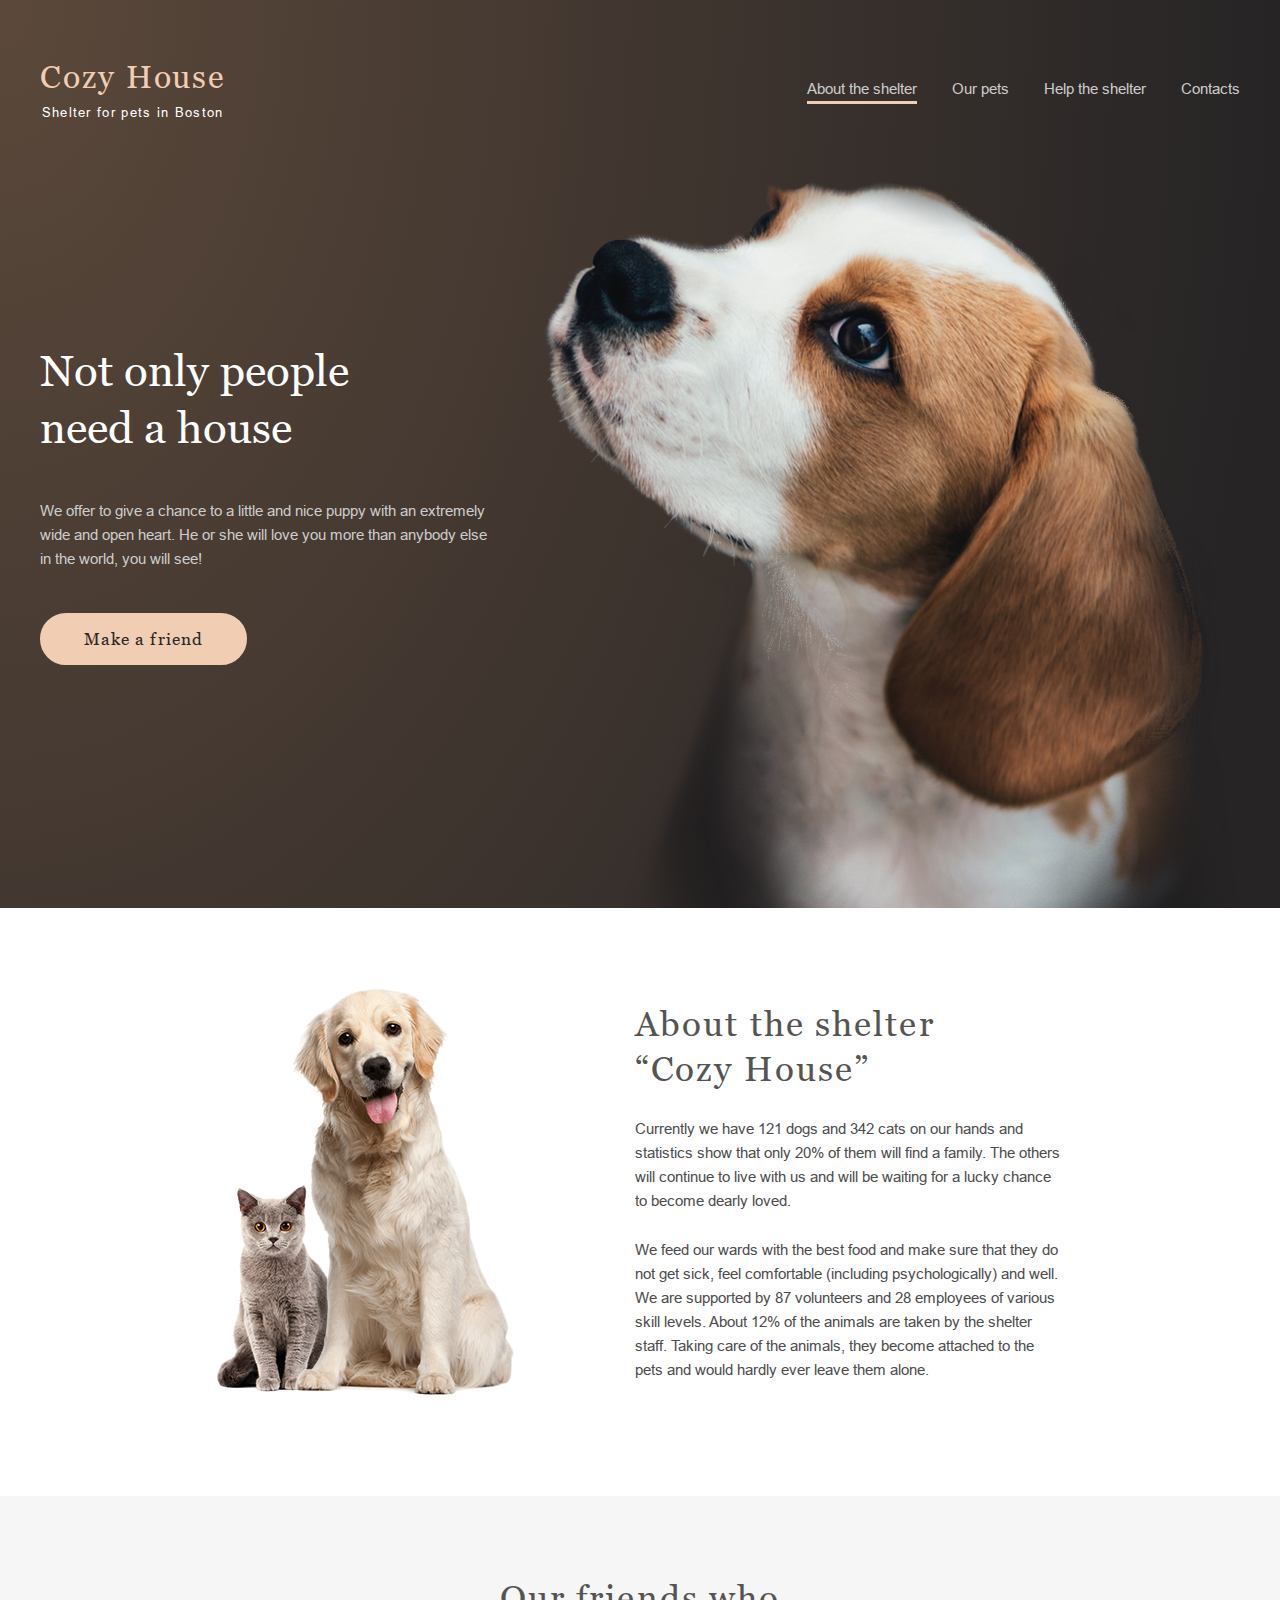
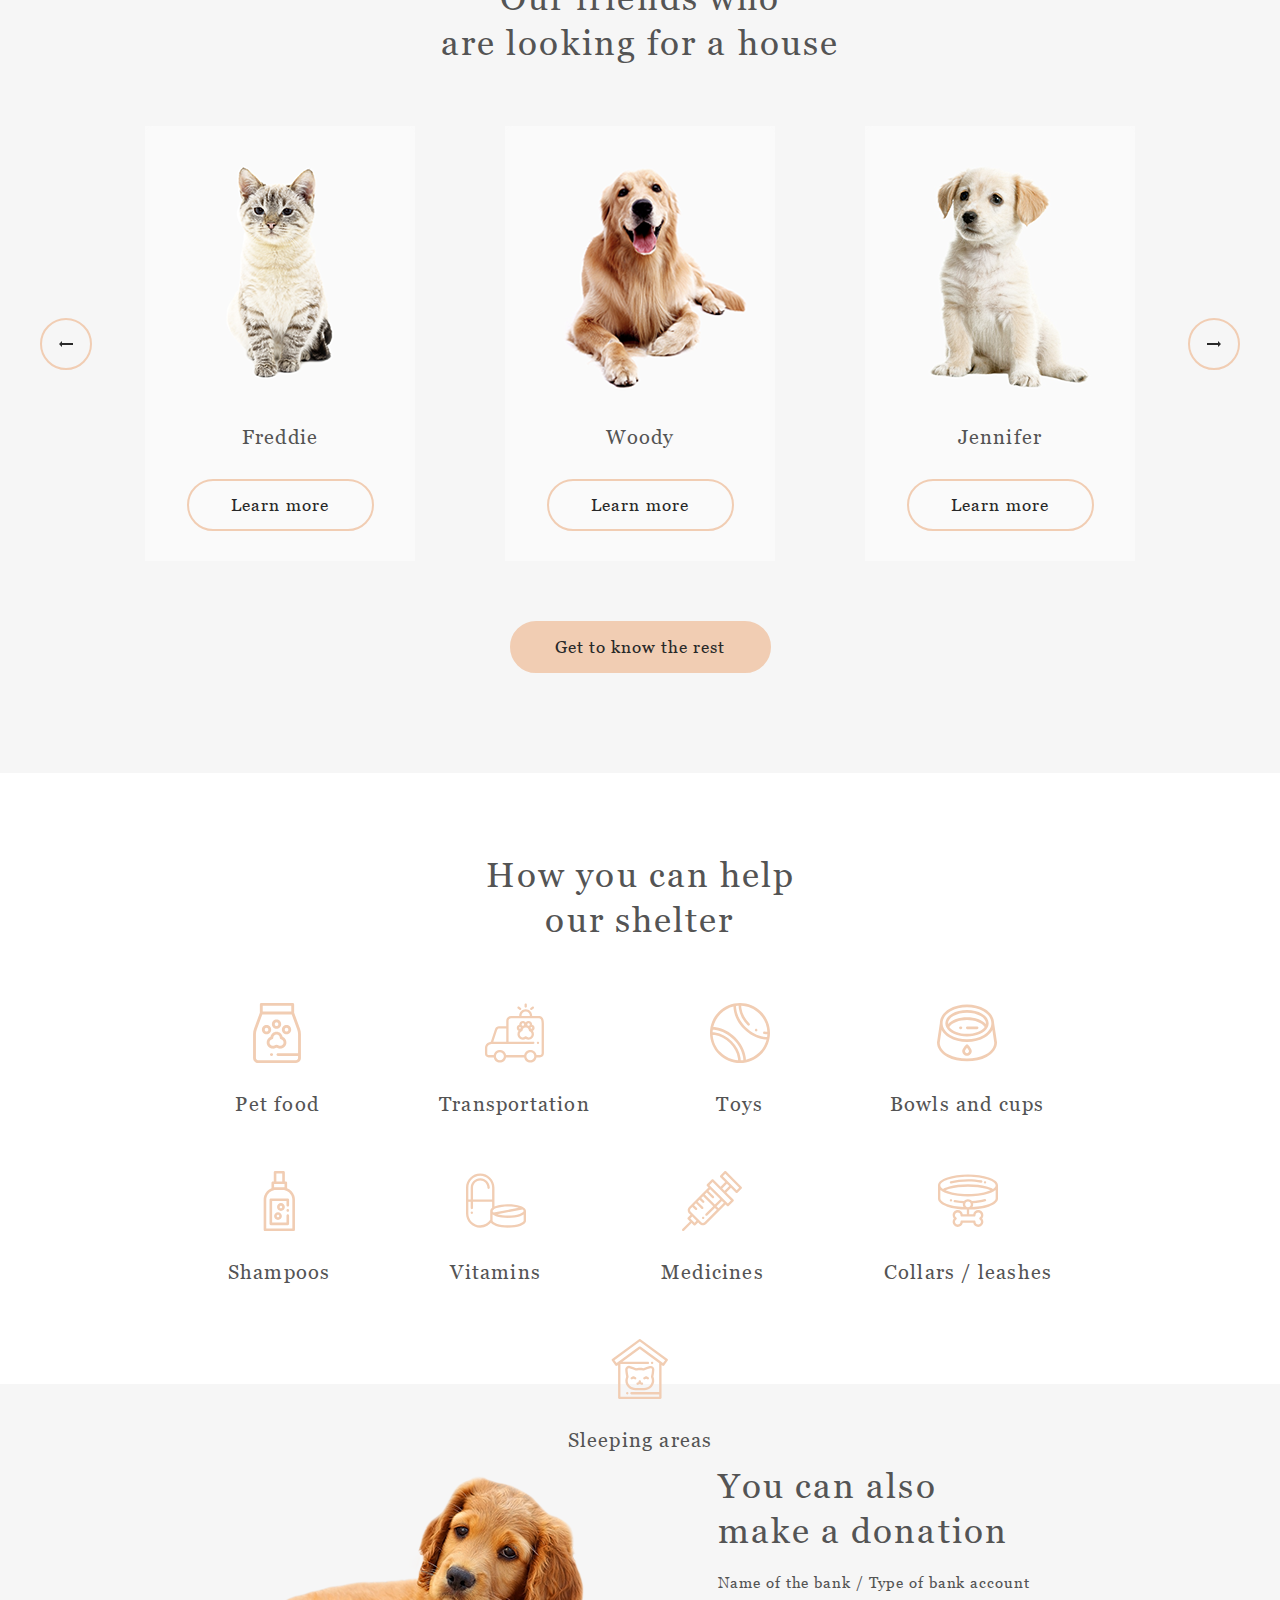
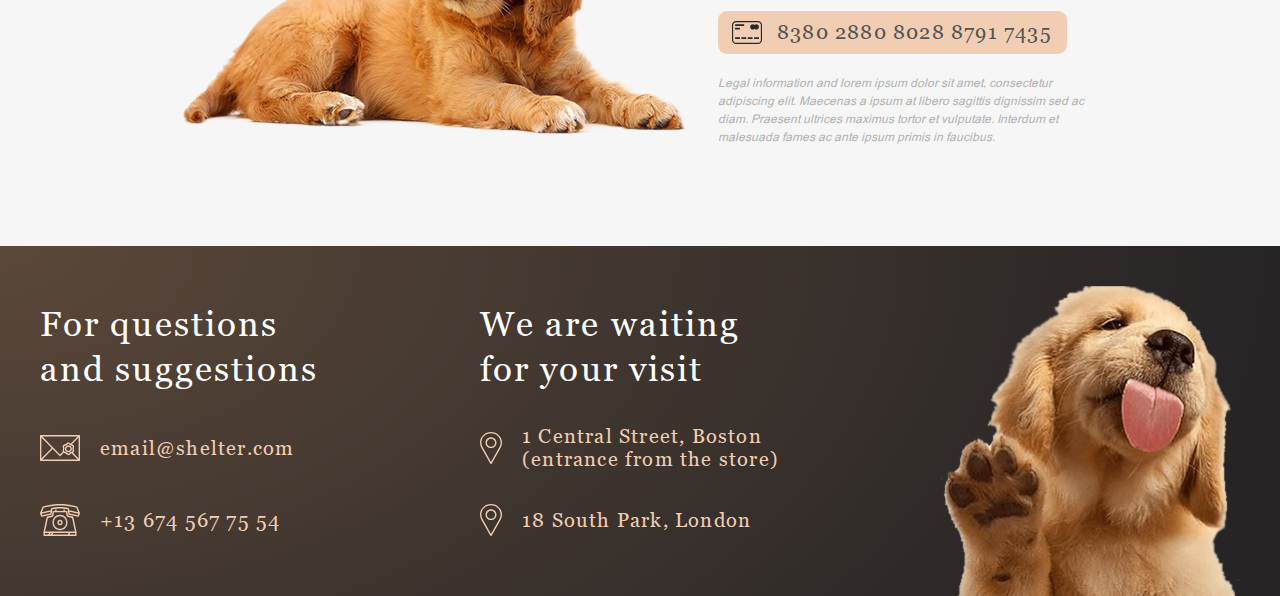
==== commit 7317df64: "shelter3" ====
--- a/pages/index.html
+++ b/pages/index.html
@@ -11,6 +11,8 @@
 </head>
 
 <body>
+    <div class="blackout"></div>
+    <div class="modal-window__wrapper"></div>
     <header class="header container">
         <div class="header__content">
             <div class="logo">
@@ -36,10 +38,37 @@
         </div>
     </header>
     <main class="main container">
+        <div class="hamburger hamburger--main">
+            <div class="hamburger__line"></div>
+            <div class="hamburger__line"></div>
+            <div class="hamburger__line"></div>
+        </div>
+        <div class="burger-menu">
+            <div class="logo">
+                <h1 class="logo__title">Cozy House</h1>
+                <p class="logo__subtitle">Shelter for pets in Boston</p>
+            </div>
+            <nav class="burger-menu__content">
+                <ul class="burger-menu__list">
+                    <li class="burger-menu__list-item burger-menu__list-item--active">
+                        <a class="burger-menu__link">About the shelter</a>
+                    </li>
+                    <li class="burger-menu__list-item">
+                        <a class="burger-menu__link" href="./pets.html">Our pets</a>
+                    </li>
+                    <li class="burger-menu__list-item">
+                        <a class="burger-menu__link" href="#help">Help the shelter</a>
+                    </li>
+                    <li class="burger-menu__list-item">
+                        <a class="burger-menu__link" href="#footer">Contacts</a>
+                    </li>
+                </ul>
+            </nav>
+        </div>
         <section class="start-screen">
             <div class="start-screen__inner">
                 <div class="start-screen__content">
-                    <h2 class="start-screen__title">Not only people need a house</h2>
+                    <h2 class="start-screen__title">Not only people need&nbsp;a&nbsp;house</h2>
                     <p class="start-screen__description">
                         We offer to give a chance to a little and nice puppy with an extremely wide and open heart.
                         He or she will love you more than anybody else in the world, you will see!
@@ -53,7 +82,7 @@
             <div class="about__inner">
                 <img class="about__img" alt="decor-img" src="../assets/images/about-pets.png" aria-hidden="true">
                 <div class="about__content">
-                    <h3 class="title about__title">About the shelter “Cozy House”</h3>
+                    <h3 class="title about__title">About the shelter “Cozy&nbsp;House”</h3>
                     <p class="about__info">
                         Currently we have 121 dogs and 342 cats on our hands and statistics show that only 20%
                         of them will
@@ -82,29 +111,15 @@
             <div class="pets__content">
                 <h3 class="title pets__title">Our friends who are&nbsp;looking&nbsp;for a house</h3>
                 <div class="slider">
-                    <button class="pets__button-arrow pets__button-arrow--active">
+                    <button class="pets__button-arrow left-button pets__button-arrow--active">
                         <svg class="pets__icon-arrow">
                             <use xlink:href="../assets/svg/sprite.svg#Arrow-left"></use>
                         </svg>
                     </button>
                     <div class="pets__items-wrapper">
-                        <div class="card">
-                            <img class="card__img" src="../assets/images/pets-katrine.png" alt="dog named Katrine">
-                            <p class="card__name">Katrine</p>
-                            <button class="button card__button">Learn more</button>
-                        </div>
-                        <div class="card">
-                            <img class="card__img" src="../assets/images/pets-jennifer.png" alt="dog named Jennifer">
-                            <p class="card__name">Jennifer</p>
-                            <button class="button card__button">Learn more</button>
-                        </div>
-                        <div class="card">
-                            <img class="card__img" src="../assets/images/pets-woody.png" alt="dog named Woody">
-                            <p class="card__name">Woody</p>
-                            <button class="button card__button">Learn more</button>
-                        </div>
-                    </div>
-                    <button class="pets__button-arrow pets__button-arrow--active">
+                        <div class="pets__items"></div>
+                    </div>
+                    <button class="pets__button-arrow right-button pets__button-arrow--active">
                         <svg class="pets__icon-arrow">
                             <use xlink:href="../assets/svg/sprite.svg#Arrow-right"></use>
                         </svg>
@@ -179,7 +194,7 @@
             <div class="donation__inner">
                 <img class="donation__img" alt="decor-img" src="../assets/images/donation-dog.png" aria-hidden="true">
                 <div class="donation__content">
-                    <h3 class="title donation__title">You can also make a donation</h3>
+                    <h3 class="title donation__title">You can also make&nbsp;a&nbsp;donation</h3>
                     <p class="donation__subtitle">Name of the bank / Type of bank account</p>
                     <div class="credit-card">
                         <a class="credit-card__link" href="#!">
@@ -202,7 +217,7 @@
     <footer class="footer container" id="footer">
         <div class="footer__content">
             <div class="footer__contacts">
-                <h3 class="footer__title">For questions and&nbsp;suggestions</h3>
+                <h3 class="footer__title">For questions and suggestions</h3>
                 <a class="footer__mail-link" href="mailto:mail@shelter.com">
                     <svg class="footer__mail-icon">
                         <use xlink:href="../assets/svg/sprite.svg#mail"></use>
@@ -233,6 +248,13 @@
             </div>
         </div>
     </footer>
+    <script type="module" src="../scripts/main.js"></script>
+    <script type="module" src="../scripts/slider.js"></script>
+    <script>
+        // window.onload = function () {
+        //     alert("Оставьте пожалуйста контакт для обратной связи, cпасибо)");
+        // }
+    </script>
 </body>
 
 </html>--- a/styles/css/main.css
+++ b/styles/css/main.css
@@ -1,3 +1,4 @@
+@charset "UTF-8";
 .start-screen, .footer {
   background: radial-gradient(100% 215.42% at 0% 0%, #5b483a 0%, #262425 100%);
 }
@@ -70,28 +71,72 @@
 body {
   position: relative;
 }
+body::-webkit-scrollbar {
+  width: 10px;
+}
+body::-webkit-scrollbar-thumb {
+  border-radius: 10px;
+  background-color: #F1CDB3;
+}
+
+body.stop-scrolling {
+  height: 100%;
+  overflow: hidden;
+}
 
 .container {
   max-width: 1280px;
   margin: 0 auto;
 }
 
-section, header, footer {
+section,
+header,
+footer {
   padding-left: 40px;
   padding-right: 40px;
 }
 @media (max-width: 1279px) {
-  section, header, footer {
+  section,
+header,
+footer {
     padding-left: 30px;
     padding-right: 30px;
   }
 }
+@media (max-width: 767px) {
+  section,
+header,
+footer {
+    padding-left: 10px;
+    padding-right: 10px;
+  }
+}
 
 .is-hidden {
   display: none;
 }
 
-img, a, span {
+.blackout {
+  position: absolute;
+  width: 0;
+  height: 0;
+  background-color: rgba(0, 0, 0, 0);
+  z-index: 10;
+  -webkit-transition: background-color 0.5s ease;
+  -moz-transition: background-color 0.5s ease;
+  -o-transition: background-color 0.5s ease;
+  transition: background-color 0.5s ease;
+}
+
+.blackout.visible {
+  width: 100%;
+  height: 100%;
+  background-color: rgba(41, 41, 41, 0.6);
+}
+
+img,
+a,
+span {
   display: block;
 }
 
@@ -156,9 +201,22 @@
   line-height: 57px;
   color: #FFFFFF;
 }
+@media (max-width: 767px) {
+  .start-screen__title {
+    font-size: 25px;
+    line-height: 32px;
+    text-align: center;
+    letter-spacing: 0.06em;
+  }
+}
 
 .start-screen__description {
   color: #CDCDCD;
+}
+@media (max-width: 767px) {
+  .start-screen__description {
+    text-align: center;
+  }
 }
 
 .button {
@@ -172,9 +230,21 @@
 .title {
   color: #545454;
 }
+@media (max-width: 767px) {
+  .title {
+    text-align: center;
+    font-size: 25px;
+    line-height: 32px;
+  }
+}
 
 .about__info {
   color: #4C4C4C;
+}
+@media (max-width: 767px) {
+  .about__info {
+    text-align: justify;
+  }
 }
 
 .pets__title,
@@ -189,6 +259,12 @@
 
 .help__item-caption {
   color: #545454;
+}
+@media (max-width: 767px) {
+  .help__item-caption {
+    font-size: 15px;
+    line-height: 17px;
+  }
 }
 
 .donation__subtitle {
@@ -198,9 +274,23 @@
   letter-spacing: 0.06em;
   color: #545454;
 }
+@media (max-width: 767px) {
+  .donation__subtitle {
+    font-size: 15px;
+    line-height: 24px;
+    letter-spacing: 0;
+    text-align: center;
+  }
+}
 
 .credit-card__card-number {
   color: #545454;
+}
+@media (max-width: 767px) {
+  .credit-card__card-number {
+    font-size: 15px;
+    line-height: 17px;
+  }
 }
 
 .donation__info {
@@ -210,6 +300,14 @@
   line-height: 18px;
   color: #B2B2B2;
 }
+@media (max-width: 767px) {
+  .donation__info {
+    font-size: 12px;
+    line-height: 18px;
+    align-items: center;
+    text-align: justify;
+  }
+}
 
 .footer__content {
   color: #F1CDB3;
@@ -217,6 +315,85 @@
 
 .footer__title {
   color: #FFFFFF;
+}
+@media (max-width: 767px) {
+  .footer__title {
+    text-align: center;
+    font-size: 25px;
+    line-height: 32px;
+  }
+}
+
+.burger-menu {
+  display: none;
+  z-index: 15;
+  overflow-y: scroll;
+}
+.burger-menu .logo {
+  margin: 30px auto 158px 10px;
+}
+.burger-menu .logo__subtitle {
+  text-align: left;
+  padding-left: 3px;
+}
+@media (max-width: 767px) {
+  .burger-menu {
+    display: block;
+    position: fixed;
+    top: 0;
+    right: -350px;
+    height: 100%;
+    width: 320px;
+    background-color: #292929;
+    transition: 0.5s all;
+  }
+}
+@media (max-width: 767px) {
+  .burger-menu.visible {
+    right: 0vw;
+  }
+}
+.burger-menu__list {
+  display: flex;
+  flex-direction: column;
+  align-items: center;
+  gap: 40px;
+}
+.burger-menu__list-item--active:after {
+  content: "";
+  display: block;
+  width: 100%;
+  height: 3px;
+  background-color: #F1CDB3;
+}
+.burger-menu__link {
+  font-family: "Arial";
+  font-style: normal;
+  font-weight: 400;
+  font-size: 32px;
+  line-height: 51px;
+  color: #CDCDCD;
+  transition: 0.5s;
+}
+.burger-menu__link:hover {
+  color: #FAFAFA;
+}
+.burger-menu--white {
+  background-color: #FAFAFA;
+}
+.burger-menu--white .burger-menu__link {
+  color: #545454;
+}
+.burger-menu--white .burger-menu__link:hover {
+  transition: 0.5s;
+  color: #292929;
+}
+.burger-menu::-webkit-scrollbar {
+  width: 10px;
+}
+.burger-menu::-webkit-scrollbar-thumb {
+  border-radius: 10px;
+  background-color: #e1e2e1;
 }
 
 .start-screen__button {
@@ -259,10 +436,15 @@
 }
 
 .pets__button-arrow,
-.pets__page {
+.pets__page,
+.modal-window__close-button {
+  display: flex;
+  justify-content: center;
+  align-items: center;
   width: 52px;
   height: 52px;
   border-radius: 100px;
+  background-color: transparent;
   border: 2px solid #F1CDB3;
 }
 
@@ -282,6 +464,230 @@
 
 .pets__page {
   cursor: default;
+  background-color: #F1CDB3;
+}
+
+.hamburger {
+  display: none;
+  z-index: 20;
+}
+@media (max-width: 767px) {
+  .hamburger {
+    width: 30px;
+    height: 22px;
+    display: flex;
+    flex-direction: column;
+    justify-content: center;
+    position: absolute;
+    top: 49px;
+    right: 53px;
+    cursor: pointer;
+    user-select: none;
+    -webkit-transition: all 0.3s ease-in-out;
+    -o-transition: all 0.3s ease-in-out;
+    transition: all 0.3s ease-in-out;
+  }
+}
+.hamburger__line {
+  width: 100%;
+  height: 2px;
+  transition: all 0.3s ease-in-out;
+}
+.hamburger__line:nth-child(1), .hamburger__line:nth-child(2) {
+  margin-bottom: 7px;
+}
+.hamburger--pets .hamburger__line {
+  background-color: black;
+}
+.hamburger--main .hamburger__line {
+  background-color: #F1CDB3;
+}
+
+.hamburger.open-menu {
+  -webkit-transform: rotate(90deg);
+  -ms-transform: rotate(90deg);
+  -o-transform: rotate(90deg);
+  transform: rotate(90deg);
+}
+
+.modal-window {
+  justify-content: space-between;
+  position: absolute;
+  width: 900px;
+  height: 500px;
+  background-color: #FAFAFA;
+  box-shadow: 0px 2px 35px 14px rgba(13, 13, 13, 0.04);
+  border-radius: 1.2%;
+  transform: scale(0);
+  transition: transform 0.5s ease 0s;
+}
+.modal-window__wrapper {
+  justify-content: center;
+  align-items: center;
+  position: fixed;
+  width: 0;
+  height: 0;
+  max-width: 100%;
+  z-index: 30;
+  background-color: rgba(0, 0, 0, 0);
+  -webkit-transition: background-color 0.5s ease;
+  -moz-transition: background-color 0.5s ease;
+  -o-transition: background-color 0.5s ease;
+  transition: background-color 0.5s ease;
+}
+.modal-window__wrapper:hover .modal-window__close-button {
+  background-color: #F1CDB3;
+}
+.modal-window__wrapper.visible {
+  width: 100vw;
+  height: 100vh;
+  display: flex;
+  background-color: rgba(41, 41, 41, 0.6);
+}
+.modal-window__wrapper.visible .modal-window {
+  display: flex;
+  transform: scale(1);
+}
+.modal-window__content {
+  margin-top: 50px;
+  margin-right: 20px;
+  width: 350px;
+  height: auto;
+  font-family: "Georgia";
+  color: #000000;
+  letter-spacing: 0.06em;
+  overflow-y: scroll;
+}
+@media (max-width: 1279px) {
+  .modal-window__content {
+    margin-top: 10px;
+    margin-right: 10px;
+    width: 260px;
+  }
+}
+.modal-window__content::-webkit-scrollbar {
+  width: 10px;
+}
+.modal-window__content::-webkit-scrollbar-thumb {
+  border-radius: 10px;
+  background-color: #e1e2e1;
+}
+.modal-window__img {
+  border-radius: 1.2%;
+}
+@media (max-width: 767px) {
+  .modal-window__img {
+    display: none;
+  }
+}
+.modal-window__name {
+  margin-bottom: 10px;
+  font-style: normal;
+  font-weight: 400;
+  font-size: 35px;
+  line-height: 45px;
+  letter-spacing: 0.06em;
+}
+@media (max-width: 767px) {
+  .modal-window__name {
+    text-align: center;
+  }
+}
+.modal-window__breed {
+  margin-bottom: 40px;
+  font-size: 20px;
+  line-height: 23px;
+  letter-spacing: 0.06em;
+}
+@media (max-width: 1279px) {
+  .modal-window__breed {
+    margin-bottom: 20px;
+  }
+}
+@media (max-width: 767px) {
+  .modal-window__breed {
+    text-align: center;
+  }
+}
+.modal-window__description, .modal-window__list, .modal-window__list-item {
+  font-size: 15px;
+  line-height: 17px;
+  letter-spacing: 0.06em;
+}
+.modal-window__description {
+  margin-bottom: 40px;
+}
+@media (max-width: 1279px) {
+  .modal-window__description {
+    margin-bottom: 20px;
+    font-size: 13px;
+    line-height: 14px;
+  }
+}
+@media (max-width: 767px) {
+  .modal-window__description {
+    margin-bottom: 24px;
+    text-align: justify;
+    padding-left: 5px;
+  }
+}
+.modal-window__list-item {
+  padding-left: 10px;
+  margin-bottom: 12px;
+  letter-spacing: 0.12em;
+}
+@media (max-width: 1279px) {
+  .modal-window__list-item {
+    margin-bottom: 5px;
+  }
+}
+@media (max-width: 767px) {
+  .modal-window__list-item {
+    padding-left: 14px;
+  }
+}
+.modal-window__list-item::before {
+  content: "•";
+  color: #F1CDB3;
+  font-weight: bold;
+  display: inline-block;
+  /*space between bullet and text */
+  width: 1em;
+  /*needed for space*/
+  margin-left: -0.6em;
+  /* needed for space*/
+}
+.modal-window__close-button {
+  top: -52px;
+  right: -43px;
+  position: absolute;
+  transition: 0.5s;
+}
+@media (max-width: 767px) {
+  .modal-window__close-button {
+    right: -25px;
+  }
+}
+.modal-window__svg-cross {
+  width: 12px;
+  height: 12px;
+}
+@media (max-width: 1279px) {
+  .modal-window {
+    width: 630px;
+    height: 350px;
+  }
+}
+@media (max-width: 767px) {
+  .modal-window {
+    width: 240px;
+    height: 341px;
+  }
+}
+.modal-window:hover .modal-window__close-button {
+  background-color: transparent;
+}
+.modal-window__wrapper .modal-window__close-button:hover {
   background-color: #F1CDB3;
 }
 
@@ -291,6 +697,7 @@
   right: 0;
   margin: 0 auto;
   padding-top: 60px;
+  z-index: 5;
 }
 .header__content {
   display: flex;
@@ -298,6 +705,11 @@
   align-items: center;
   width: 100%;
   height: 60px;
+}
+@media (max-width: 767px) {
+  .header__content {
+    padding-right: 43px;
+  }
 }
 @media (max-width: 1279px) {
   .header {
@@ -316,10 +728,12 @@
   height: 3px;
   background-color: #F1CDB3;
 }
-
-.logo {
-  height: 100%;
-}
+@media (max-width: 767px) {
+  .menu {
+    display: none;
+  }
+}
+
 .logo__subtitle {
   margin-top: 10px;
 }
@@ -341,6 +755,11 @@
     background-size: 568px;
   }
 }
+@media (max-width: 767px) {
+  .start-screen__inner {
+    background-size: 260px;
+  }
+}
 .start-screen__content {
   width: 460px;
   height: 322px;
@@ -351,13 +770,30 @@
     margin: 0 auto;
   }
 }
+@media (max-width: 767px) {
+  .start-screen__content {
+    width: 300px;
+  }
+}
 .start-screen__title {
   width: 310px;
   margin-bottom: 42px;
 }
+@media (max-width: 767px) {
+  .start-screen__title {
+    width: 300px;
+    margin-left: auto;
+    margin-right: auto;
+  }
+}
 @media (max-width: 1279px) {
   .start-screen {
     height: 1165px;
+  }
+}
+@media (max-width: 767px) {
+  .start-screen {
+    height: 823px;
   }
 }
 
@@ -379,20 +815,60 @@
     margin: 0 auto;
   }
 }
+@media (max-width: 767px) {
+  .about__inner {
+    width: 300px;
+    justify-content: space-between;
+    height: 100%;
+  }
+}
 .about__content {
   width: 430px;
   height: 380px;
 }
+@media (max-width: 767px) {
+  .about__content {
+    width: 300px;
+  }
+}
 .about__title {
   width: 370px;
   margin-bottom: 25px;
 }
+@media (max-width: 767px) {
+  .about__title {
+    width: 300px;
+    margin: 0 auto;
+  }
+}
 .about__info:first-of-type {
   margin-bottom: 25px;
 }
+@media (max-width: 767px) {
+  .about__info:first-of-type {
+    margin: 25px 15px 22px 15px;
+  }
+}
+@media (max-width: 767px) {
+  .about__info:last-of-type {
+    margin: 0px 15px 42px 15px;
+  }
+}
+@media (max-width: 767px) {
+  .about__img {
+    width: 260px;
+  }
+}
 @media (max-width: 1279px) {
   .about {
     height: 1048px;
+  }
+}
+@media (max-width: 767px) {
+  .about {
+    height: 974px;
+    padding-top: 42px;
+    padding-bottom: 42px;
   }
 }
 
@@ -409,28 +885,81 @@
   align-items: center;
   gap: 60px;
 }
+@media (max-width: 767px) {
+  .pets__content {
+    gap: 42px;
+  }
+}
 .pets__title {
   width: 400px;
 }
+@media (max-width: 767px) {
+  .pets__title {
+    width: 300px;
+    margin: 0 auto;
+  }
+}
+.pets__items {
+  display: flex;
+  gap: 90px;
+  position: relative;
+  transition: 0.3s all;
+}
+@media (max-width: 1279px) {
+  .pets__items {
+    gap: 40px;
+  }
+}
+@media (max-width: 767px) {
+  .pets__items {
+    order: -1;
+  }
+}
 .pets__items-wrapper {
-  display: flex;
-  gap: 90px;
+  width: 990px;
+  overflow: hidden;
 }
 @media (max-width: 1279px) {
   .pets__items-wrapper {
-    gap: 40px;
+    width: 580px;
+  }
+}
+@media (max-width: 767px) {
+  .pets__items-wrapper {
+    width: 270px;
+    order: -1;
   }
 }
 .pets__icon-arrow {
   width: 14px;
   height: 6px;
 }
+@media (max-width: 767px) {
+  .pets__button-arrow:first-of-type {
+    margin-right: 60px;
+  }
+}
+@media (max-width: 767px) {
+  .pets {
+    height: 791px;
+    padding-top: 42px;
+    padding-bottom: 42px;
+  }
+}
 
 .slider {
   width: 100%;
   display: flex;
   justify-content: space-between;
   align-items: center;
+}
+@media (max-width: 767px) {
+  .slider {
+    max-width: 270px;
+    flex-wrap: wrap;
+    justify-content: center;
+    gap: 20px;
+  }
 }
 
 .card {
@@ -448,11 +977,6 @@
   background-color: #FDDCC4;
   border-color: #FDDCC4;
 }
-@media (max-width: 1279px) {
-  .card:nth-child(3) {
-    display: none;
-  }
-}
 
 .help {
   height: 611px;
@@ -468,6 +992,12 @@
 }
 .help__title {
   width: 308px;
+}
+@media (max-width: 767px) {
+  .help__title {
+    width: 220px;
+    margin: 0 auto;
+  }
 }
 .help__items-wrapper {
   display: flex;
@@ -481,8 +1011,17 @@
 @media (max-width: 1279px) {
   .help__items-wrapper {
     width: 630px;
-    height: 449px;
+    min-height: 449px;
     column-gap: 60px;
+  }
+}
+@media (max-width: 767px) {
+  .help__items-wrapper {
+    justify-content: flex-start;
+    width: 290px;
+    height: 555px;
+    column-gap: 30px;
+    row-gap: 30px;
   }
 }
 .help__item {
@@ -497,13 +1036,32 @@
     width: 170px;
   }
 }
+@media (max-width: 767px) {
+  .help__item {
+    width: 130px;
+    height: 87px;
+  }
+}
 .help__svg-image {
   width: 60px;
   height: 60px;
 }
+@media (max-width: 767px) {
+  .help__svg-image {
+    width: 50px;
+    height: 50px;
+  }
+}
 @media (max-width: 1279px) {
   .help {
     height: 779px;
+  }
+}
+@media (max-width: 767px) {
+  .help {
+    height: 745px;
+    padding-top: 42px;
+    padding-bottom: 42px;
   }
 }
 
@@ -529,6 +1087,11 @@
     gap: 60px;
   }
 }
+@media (max-width: 767px) {
+  .donation__inner {
+    gap: 42px;
+  }
+}
 .donation__content {
   height: 282px;
   width: 380px;
@@ -536,12 +1099,42 @@
   flex-direction: column;
   gap: 20px;
 }
+@media (max-width: 767px) {
+  .donation__content {
+    width: 300px;
+    margin: 0 auto;
+  }
+}
 .donation__title {
   width: 300px;
 }
+@media (max-width: 767px) {
+  .donation__title {
+    width: 300px;
+    margin: 0 auto;
+  }
+}
+@media (max-width: 767px) {
+  .donation__img {
+    width: 260px;
+  }
+}
+@media (max-width: 767px) {
+  .donation__info {
+    padding-left: 10px;
+    padding-right: 10px;
+  }
+}
 @media (max-width: 1279px) {
   .donation {
     height: 783px;
+  }
+}
+@media (max-width: 767px) {
+  .donation {
+    height: 542px;
+    padding-top: 42px;
+    padding-bottom: 42px;
   }
 }
 
@@ -567,8 +1160,11 @@
   width: 30px;
   height: 23px;
 }
-.credit-card__card-number {
-  height: 23px;
+@media (max-width: 767px) {
+  .credit-card {
+    width: 281px;
+    margin: 0 auto;
+  }
 }
 
 .footer {
@@ -593,16 +1189,30 @@
     justify-content: center;
   }
 }
+@media (max-width: 767px) {
+  .footer__content {
+    flex-direction: column;
+    justify-content: flex-start;
+    align-items: center;
+    gap: 40px;
+    background-size: 260px;
+  }
+}
 .footer__contacts {
   display: flex;
   flex-direction: column;
   gap: 40px;
-  width: 278px;
+  width: 280px;
 }
 .footer__contacts svg {
   width: 40px;
   height: 32px;
 }
+@media (max-width: 767px) {
+  .footer__contacts {
+    align-items: center;
+  }
+}
 .footer__locations {
   display: flex;
   flex-direction: column;
@@ -613,6 +1223,17 @@
   width: 22px;
   height: 32px;
 }
+@media (max-width: 767px) {
+  .footer__locations {
+    align-items: center;
+    gap: 39px;
+  }
+}
+@media (max-width: 767px) {
+  .footer__locations .footer__title {
+    width: 270px;
+  }
+}
 .footer__phone-link, .footer__mail-link, .footer__boston-location, .footer__london-location {
   display: flex;
   align-items: center;
@@ -631,6 +1252,9 @@
 .footer__boston-street, .footer__london-street {
   width: 260px;
 }
+.footer__boston-location, .footer__london-location {
+  width: 100%;
+}
 .footer__mail-link {
   width: 251px;
 }
@@ -649,5 +1273,10 @@
     padding-top: 30px;
   }
 }
+@media (max-width: 767px) {
+  .footer {
+    height: 809px;
+  }
+}
 
 /*# sourceMappingURL=main.css.map */
